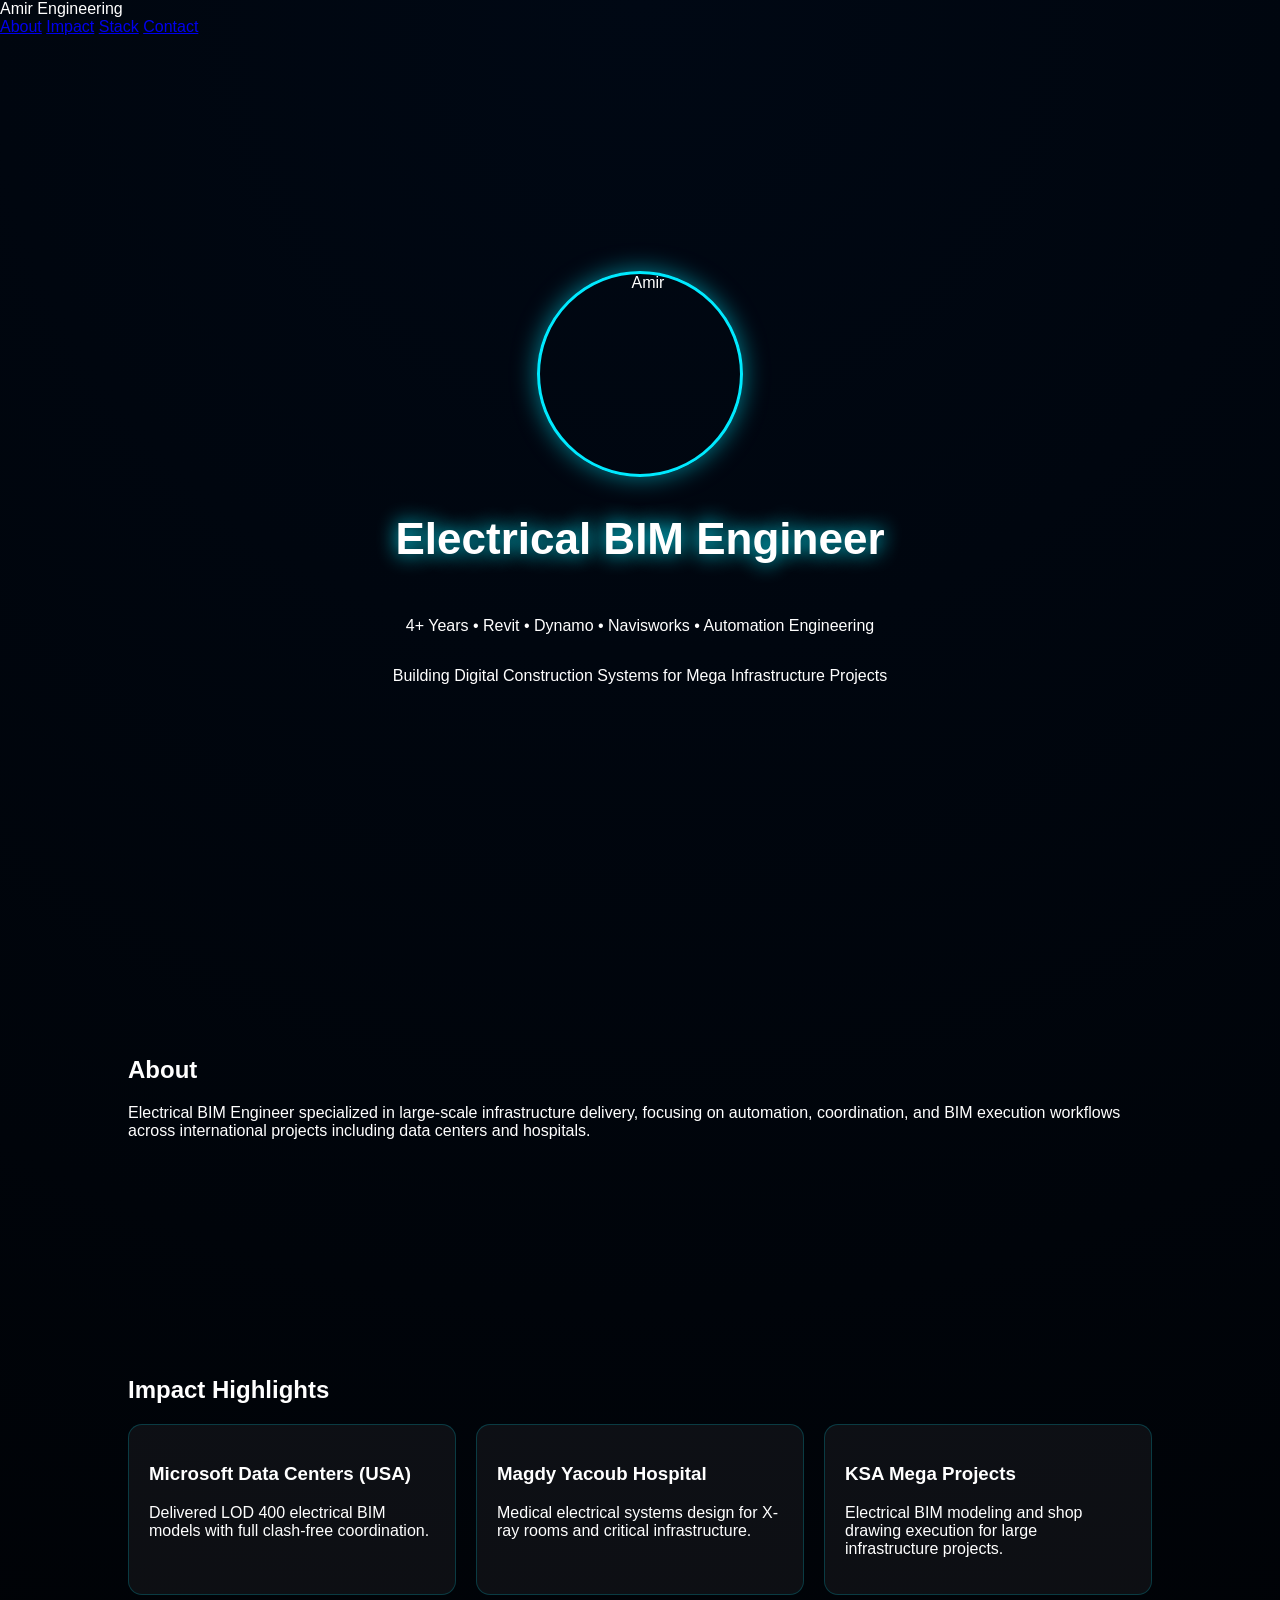
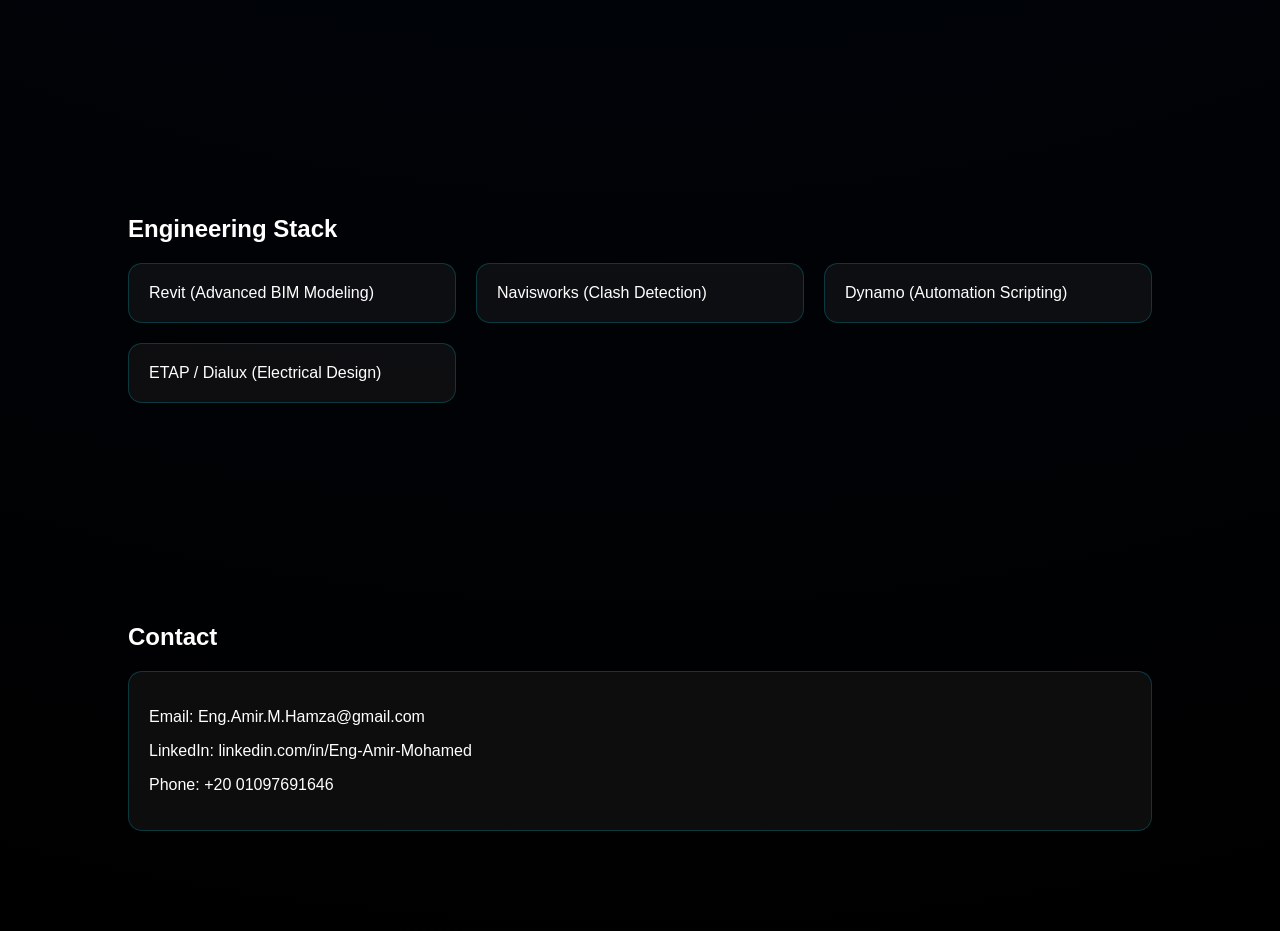
==== index.html @ 35656069 "Update index.html" ====
<!DOCTYPE html>
<html>
<head>
<title>Amir | BIM Engineer</title>
<link rel="stylesheet" href="style.css">
</head>

<body>

<!-- TOP NAV -->
<nav class="topbar">
  <div class="logo">Amir Engineering</div>
  <div class="links">
    <a href="#about">About</a>
    <a href="#impact">Impact</a>
    <a href="#stack">Stack</a>
    <a href="#contact">Contact</a>
  </div>
</nav>

<!-- HERO -->
<section class="hero">

<div class="profile-circle">
  <img src="images/Amir.png" alt="Amir">
</div>

<h1 class="title">Electrical BIM Engineer</h1>

<p class="subtitle">
4+ Years • Revit • Dynamo • Navisworks • Automation Engineering
</p>

<p class="tagline">
Building Digital Construction Systems for Mega Infrastructure Projects
</p>

</section>

<!-- ABOUT -->
<section id="about" class="section reveal">

<h2>About</h2>

<p>
Electrical BIM Engineer specialized in large-scale infrastructure delivery,
focusing on automation, coordination, and BIM execution workflows across international projects including data centers and hospitals.
</p>

</section>

<!-- IMPACT SECTION -->
<section id="impact" class="section reveal">

<h2>Impact Highlights</h2>

<div class="grid">

<div class="card">
<h3>Microsoft Data Centers (USA)</h3>
<p>Delivered LOD 400 electrical BIM models with full clash-free coordination.</p>
</div>

<div class="card">
<h3>Magdy Yacoub Hospital</h3>
<p>Medical electrical systems design for X-ray rooms and critical infrastructure.</p>
</div>

<div class="card">
<h3>KSA Mega Projects</h3>
<p>Electrical BIM modeling and shop drawing execution for large infrastructure projects.</p>
</div>

</div>

</section>

<!-- STACK -->
<section id="stack" class="section reveal">

<h2>Engineering Stack</h2>

<div class="grid">

<div class="card">Revit (Advanced BIM Modeling)</div>
<div class="card">Navisworks (Clash Detection)</div>
<div class="card">Dynamo (Automation Scripting)</div>
<div class="card">ETAP / Dialux (Electrical Design)</div>

</div>

</section>

<!-- CONTACT -->
<section id="contact" class="section reveal">

<h2>Contact</h2>

<div class="card">
<p>Email: Eng.Amir.M.Hamza@gmail.com</p>
<p>LinkedIn: linkedin.com/in/Eng-Amir-Mohamed</p>
<p>Phone: +20 01097691646</p>
</div>

</section>

<script src="script.js"></script>
</body>
</html>
---- style.css ----
body {
margin:0;
font-family:-apple-system, BlinkMacSystemFont, sans-serif;
background: radial-gradient(circle at top, #000814, #000);
color:white;
overflow-x:hidden;
}

/* HERO */
.hero {
height:100vh;
display:flex;
flex-direction:column;
justify-content:center;
align-items:center;
text-align:center;
}

/* 🔥 PROFILE CIRCLE FIX (IMPORTANT PART) */
.profile-circle {
width:200px;
height:200px;
border-radius:50%;
overflow:hidden;
border:3px solid #00eaff;
box-shadow:0 0 25px #00eaff88;
display:flex;
justify-content:center;
align-items:flex-start; /* KEY FIX */
}

/* IMAGE POSITION FIX */
.profile-circle img {
width:100%;
height:120%;              /* makes face lower in frame */
object-fit:cover;
object-position:center 20%; /* THIS MOVES FACE DOWN */
}

/* TITLE */
.title {
font-size:44px;
text-shadow:0 0 20px #00eaff;
}

/* TYPING */
.typing {
color:#00eaff;
border-right:2px solid #00eaff;
white-space:nowrap;
overflow:hidden;
width:0;
animation: typing 3s steps(60,end) forwards;
}

@keyframes typing {
from {width:0}
to {width:100%}
}

.sub {
opacity:0.7;
margin-top:10px;
}

/* SECTIONS */
.section {
padding:100px 10%;
}

/* GRID */
.grid {
display:grid;
grid-template-columns:repeat(auto-fit,minmax(260px,1fr));
gap:20px;
}

/* CARDS */
.card {
background:rgba(255,255,255,0.05);
border:1px solid rgba(0,234,255,0.2);
padding:20px;
border-radius:14px;
transition:0.3s;
}

.card:hover {
transform:translateY(-6px);
box-shadow:0 0 40px #00eaff33;
}
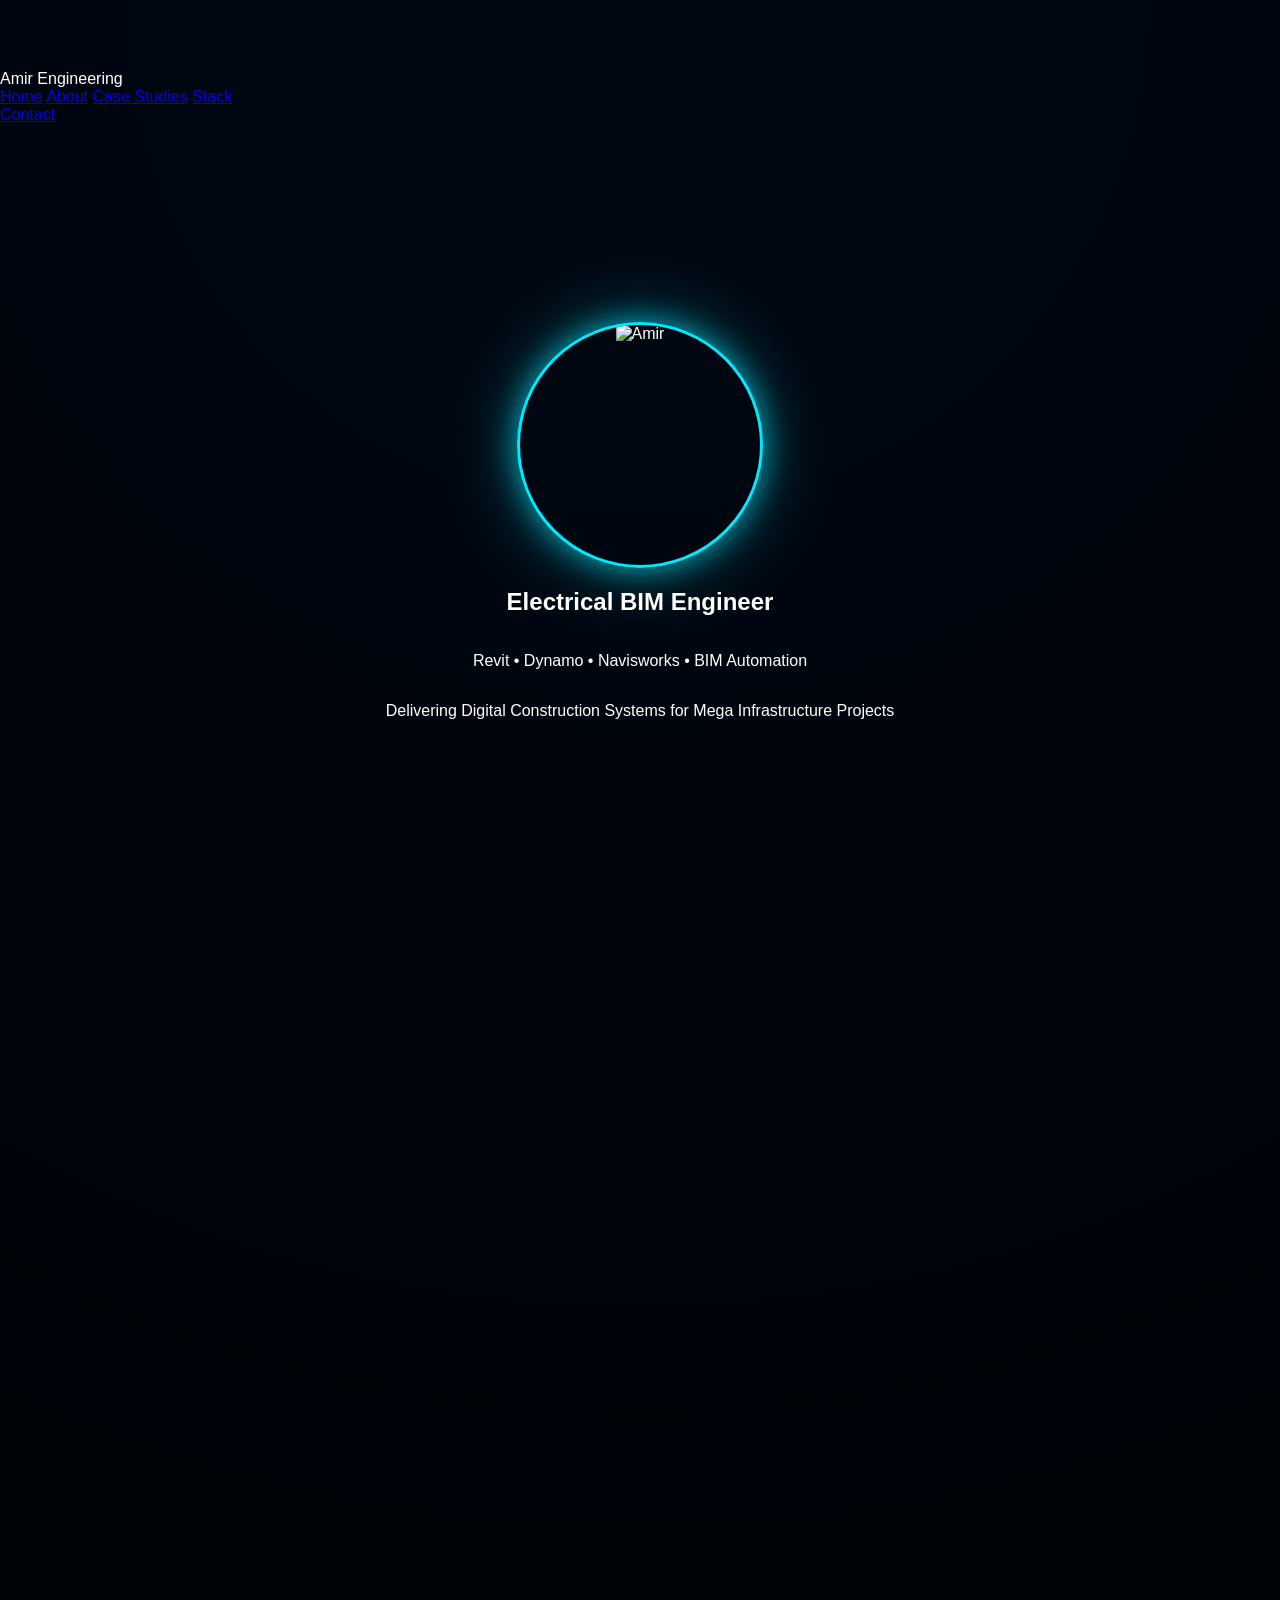
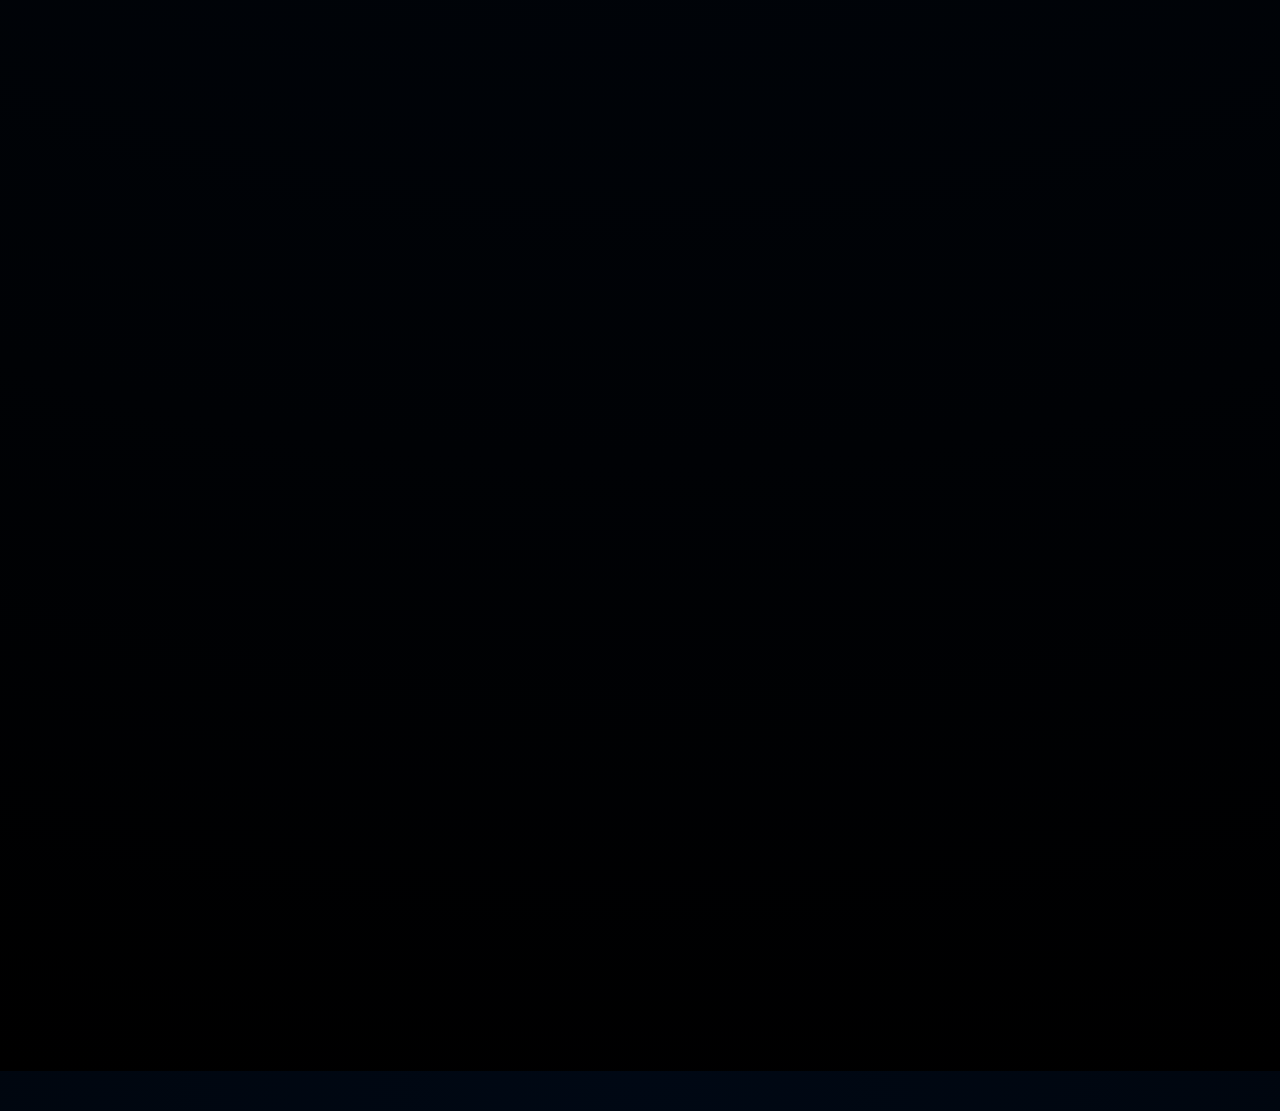
==== commit bbd4aa3e: "Revise index.html for updated content and structure" ====
--- a/index.html
+++ b/index.html
@@ -1,74 +1,80 @@
 <!DOCTYPE html>
 <html>
 <head>
-<title>Amir | BIM Engineer</title>
+<title>Amir | Engineering Case Studies</title>
 <link rel="stylesheet" href="style.css">
 </head>
 
 <body>
 
-<!-- TOP NAV -->
-<nav class="topbar">
-  <div class="logo">Amir Engineering</div>
-  <div class="links">
-    <a href="#about">About</a>
-    <a href="#impact">Impact</a>
-    <a href="#stack">Stack</a>
-    <a href="#contact">Contact</a>
-  </div>
+<!-- TOP RIBBON PANEL -->
+<nav class="ribbon">
+
+<div class="left">Amir Engineering</div>
+
+<div class="center">
+  <a href="#hero">Home</a>
+  <a href="#about">About</a>
+  <a href="#cases">Case Studies</a>
+  <a href="#stack">Stack</a>
+</div>
+
+<div class="right">
+  <a href="#contact">Contact</a>
+</div>
+
 </nav>
 
 <!-- HERO -->
-<section class="hero">
+<section id="hero" class="hero">
 
 <div class="profile-circle">
   <img src="images/Amir.png" alt="Amir">
 </div>
 
-<h1 class="title">Electrical BIM Engineer</h1>
+<h1>Electrical BIM Engineer</h1>
 
-<p class="subtitle">
-4+ Years • Revit • Dynamo • Navisworks • Automation Engineering
+<p class="sub">
+Revit • Dynamo • Navisworks • BIM Automation
 </p>
 
-<p class="tagline">
-Building Digital Construction Systems for Mega Infrastructure Projects
+<p class="tag">
+Delivering Digital Construction Systems for Mega Infrastructure Projects
 </p>
 
 </section>
 
 <!-- ABOUT -->
-<section id="about" class="section reveal">
+<section id="about" class="section glass">
 
-<h2>About</h2>
+<h2>About Engineering Role</h2>
 
 <p>
-Electrical BIM Engineer specialized in large-scale infrastructure delivery,
-focusing on automation, coordination, and BIM execution workflows across international projects including data centers and hospitals.
+Electrical BIM Engineer specialized in large-scale infrastructure projects including data centers, hospitals, and international KSA developments. Focused on automation, coordination, and BIM execution systems.
 </p>
 
 </section>
 
-<!-- IMPACT SECTION -->
-<section id="impact" class="section reveal">
+<!-- CASE STUDIES -->
+<section id="cases" class="section glass">
 
-<h2>Impact Highlights</h2>
+<h2>Case Studies</h2>
 
 <div class="grid">
 
 <div class="card">
 <h3>Microsoft Data Centers (USA)</h3>
-<p>Delivered LOD 400 electrical BIM models with full clash-free coordination.</p>
+<p>Full LOD 400 BIM delivery with coordination and clash-free execution.</p>
 </div>
 
 <div class="card">
 <h3>Magdy Yacoub Hospital</h3>
-<p>Medical electrical systems design for X-ray rooms and critical infrastructure.</p>
+<p>Electrical systems design for critical medical environments.</p>
 </div>
 
 <div class="card">
-<h3>KSA Mega Projects</h3>
-<p>Electrical BIM modeling and shop drawing execution for large infrastructure projects.</p>
+<h3>KSA Infrastructure Projects</h3>
+<p>Electrical BIM modeling, shop drawings, and coordination workflows.</p>
 </div>
 
 </div>
@@ -76,23 +82,23 @@
 </section>
 
 <!-- STACK -->
-<section id="stack" class="section reveal">
+<section id="stack" class="section glass">
 
 <h2>Engineering Stack</h2>
 
 <div class="grid">
 
-<div class="card">Revit (Advanced BIM Modeling)</div>
-<div class="card">Navisworks (Clash Detection)</div>
-<div class="card">Dynamo (Automation Scripting)</div>
-<div class="card">ETAP / Dialux (Electrical Design)</div>
+<div class="card">Revit (BIM Modeling)</div>
+<div class="card">Navisworks (Coordination)</div>
+<div class="card">Dynamo (Automation)</div>
+<div class="card">ETAP / Dialux</div>
 
 </div>
 
 </section>
 
 <!-- CONTACT -->
-<section id="contact" class="section reveal">
+<section id="contact" class="section glass">
 
 <h2>Contact</h2>
 
@@ -105,5 +111,6 @@
 </section>
 
 <script src="script.js"></script>
+
 </body>
 </html>
--- a/style.css
+++ b/style.css
@@ -4,11 +4,43 @@
 background: radial-gradient(circle at top, #000814, #000);
 color:white;
 overflow-x:hidden;
+padding-top:70px;
+}
+
+/* TOP BAR */
+.topbar {
+position:fixed;
+top:0;
+width:100%;
+display:flex;
+justify-content:space-between;
+align-items:center;
+padding:15px 40px;
+background:rgba(0,0,0,0.6);
+backdrop-filter:blur(12px);
+z-index:999;
+border-bottom:1px solid rgba(0,234,255,0.2);
+}
+
+.topbar .logo {
+color:#00eaff;
+font-weight:bold;
+}
+
+.topbar .links a {
+color:white;
+margin-left:20px;
+text-decoration:none;
+transition:0.3s;
+}
+
+.topbar .links a:hover {
+color:#00eaff;
 }
 
 /* HERO */
 .hero {
-height:100vh;
+height:90vh;
 display:flex;
 flex-direction:column;
 justify-content:center;
@@ -16,56 +48,52 @@
 text-align:center;
 }
 
-/* 🔥 PROFILE CIRCLE FIX (IMPORTANT PART) */
+/* PROFILE IMAGE */
 .profile-circle {
-width:200px;
-height:200px;
+width:240px;
+height:240px;
 border-radius:50%;
 overflow:hidden;
 border:3px solid #00eaff;
-box-shadow:0 0 25px #00eaff88;
-display:flex;
-justify-content:center;
-align-items:flex-start; /* KEY FIX */
+box-shadow:
+0 0 30px #00eaffaa,
+0 0 80px #00eaff55;
 }
 
-/* IMAGE POSITION FIX */
 .profile-circle img {
 width:100%;
-height:120%;              /* makes face lower in frame */
+height:140%;
 object-fit:cover;
-object-position:center 20%; /* THIS MOVES FACE DOWN */
+object-position:center 25%;
 }
 
-/* TITLE */
+/* TEXT */
 .title {
 font-size:44px;
 text-shadow:0 0 20px #00eaff;
 }
 
-/* TYPING */
-.typing {
+.subtitle {
 color:#00eaff;
-border-right:2px solid #00eaff;
-white-space:nowrap;
-overflow:hidden;
-width:0;
-animation: typing 3s steps(60,end) forwards;
+margin-top:10px;
 }
 
-@keyframes typing {
-from {width:0}
-to {width:100%}
-}
-
-.sub {
+.tagline {
 opacity:0.7;
-margin-top:10px;
+margin-top:5px;
 }
 
 /* SECTIONS */
 .section {
-padding:100px 10%;
+padding:120px 10%;
+opacity:0;
+transform:translateY(40px);
+transition:1s ease;
+}
+
+.section.show {
+opacity:1;
+transform:translateY(0);
 }
 
 /* GRID */
@@ -86,5 +114,5 @@
 
 .card:hover {
 transform:translateY(-6px);
-box-shadow:0 0 40px #00eaff33;
+box-shadow:0 0 50px #00eaff33;
 }
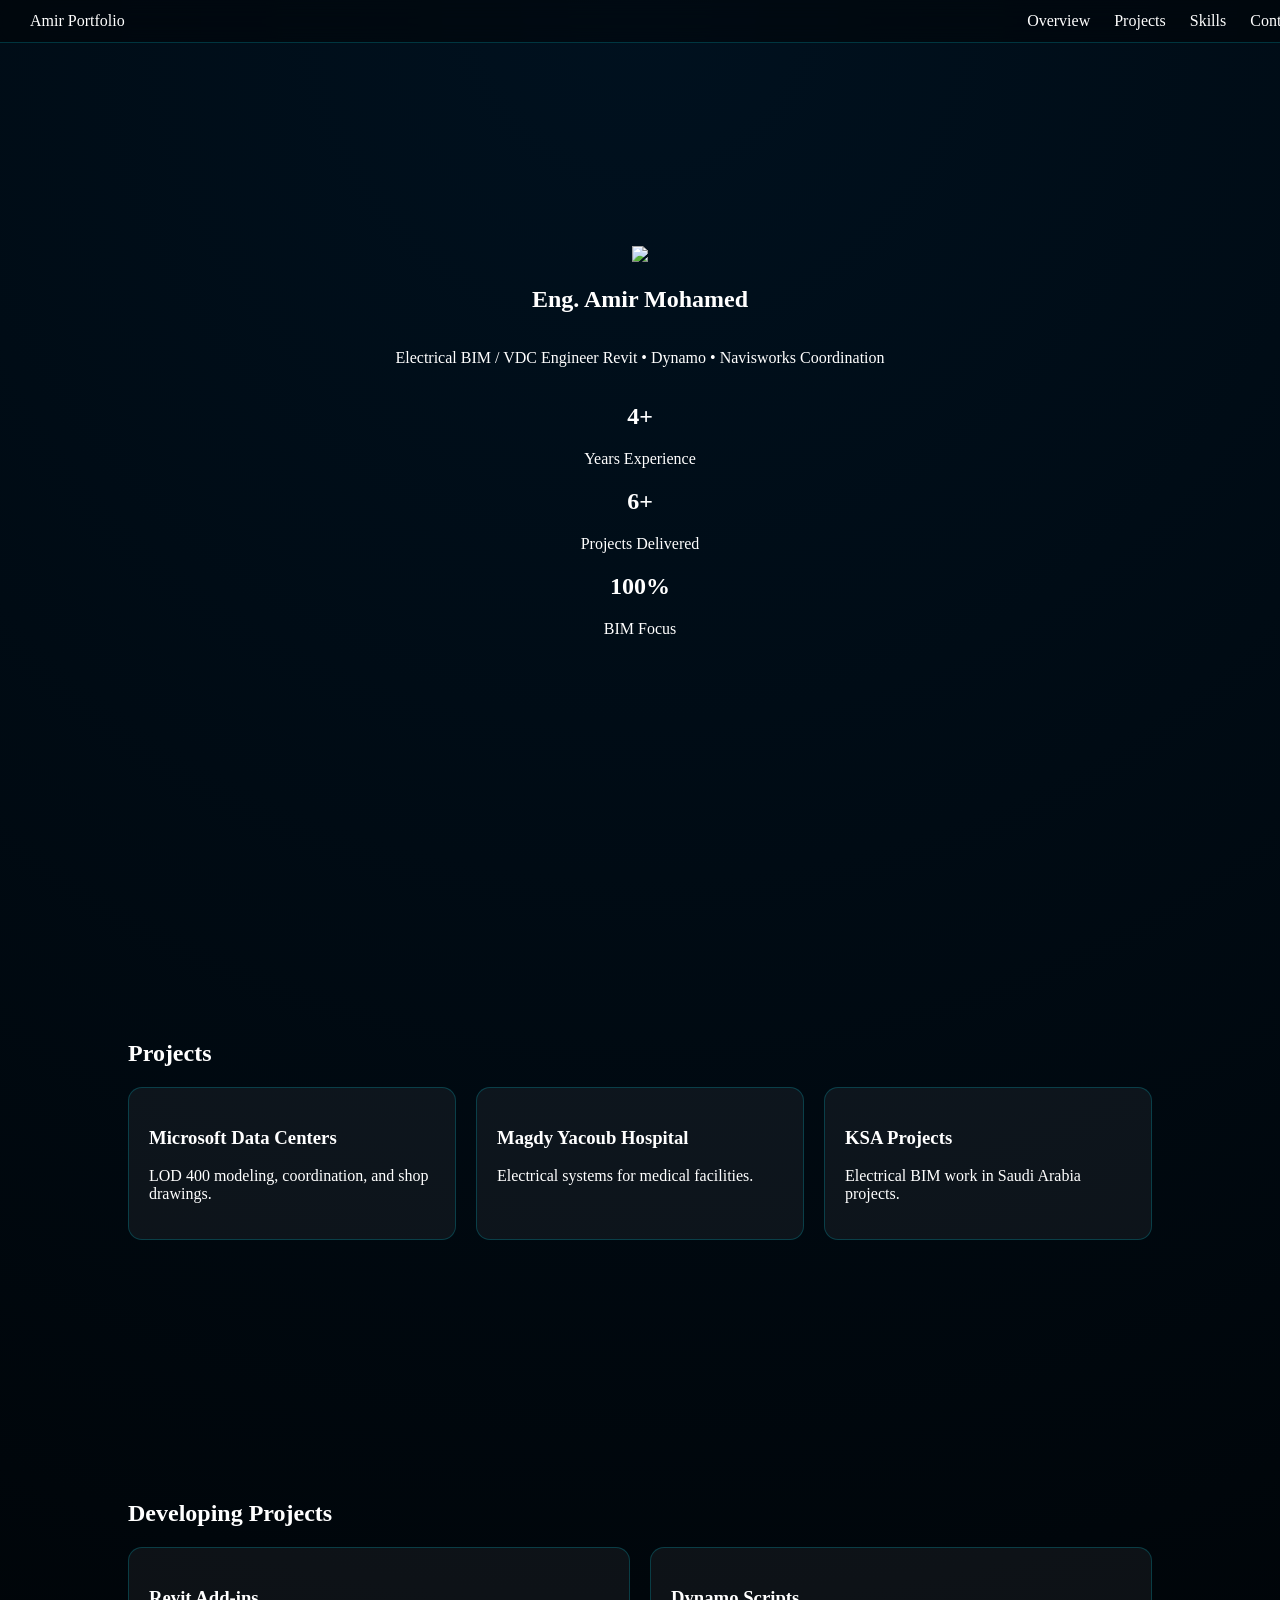
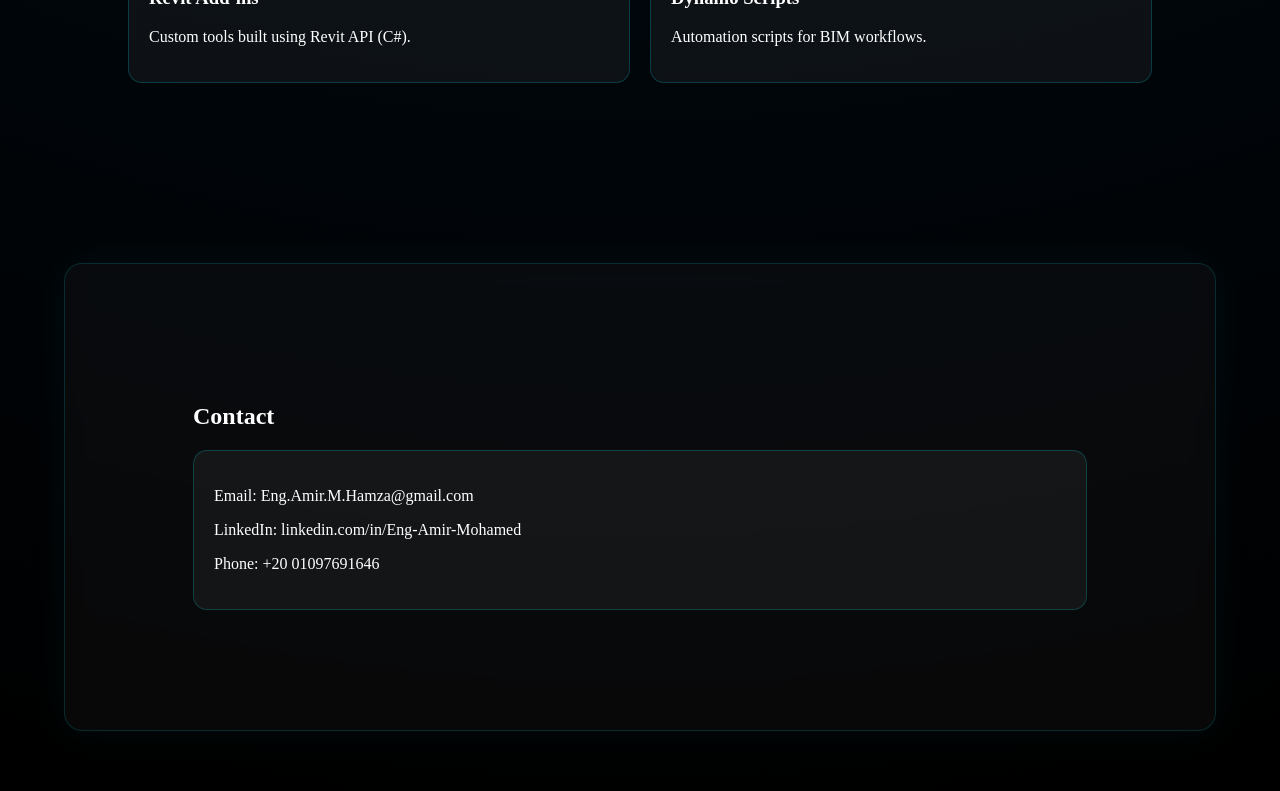
==== commit e3610a24: "Update index.html" ====
--- a/index.html
+++ b/index.html
@@ -1,97 +1,109 @@
 <!DOCTYPE html>
 <html>
 <head>
-<title>Amir | Engineering Case Studies</title>
+<meta charset="UTF-8">
+<title>Amir Portfolio</title>
 <link rel="stylesheet" href="style.css">
 </head>
 
 <body>
 
-<!-- TOP RIBBON PANEL -->
+<!-- NAVBAR -->
 <nav class="ribbon">
+  <div class="logo">Amir Portfolio</div>
 
-<div class="left">Amir Engineering</div>
-
-<div class="center">
-  <a href="#hero">Home</a>
-  <a href="#about">About</a>
-  <a href="#cases">Case Studies</a>
-  <a href="#stack">Stack</a>
-</div>
-
-<div class="right">
-  <a href="#contact">Contact</a>
-</div>
-
+  <div class="links">
+    <a href="#hero">Overview</a>
+    <a href="#cases">Projects</a>
+    <a href="#stack">Skills</a>
+    <a href="#contact">Contact</a>
+  </div>
 </nav>
 
 <!-- HERO -->
 <section id="hero" class="hero">
 
-<div class="profile-circle">
-  <img src="images/Amir.png" alt="Amir">
+<div class="glow-ring">
+  <div class="profile">
+    <img src="images/Amir.png">
+  </div>
 </div>
 
-<h1>Electrical BIM Engineer</h1>
+<h1>Eng. Amir Mohamed</h1>
 
-<p class="sub">
-Revit • Dynamo • Navisworks • BIM Automation
+<p class="subtitle">
+Electrical BIM / VDC Engineer  
+Revit • Dynamo • Navisworks Coordination
 </p>
 
-<p class="tag">
-Delivering Digital Construction Systems for Mega Infrastructure Projects
-</p>
+<div class="kpis">
 
-</section>
-
-<!-- ABOUT -->
-<section id="about" class="section glass">
-
-<h2>About Engineering Role</h2>
-
-<p>
-Electrical BIM Engineer specialized in large-scale infrastructure projects including data centers, hospitals, and international KSA developments. Focused on automation, coordination, and BIM execution systems.
-</p>
-
-</section>
-
-<!-- CASE STUDIES -->
-<section id="cases" class="section glass">
-
-<h2>Case Studies</h2>
-
-<div class="grid">
-
-<div class="card">
-<h3>Microsoft Data Centers (USA)</h3>
-<p>Full LOD 400 BIM delivery with coordination and clash-free execution.</p>
+<div>
+<h2>4+</h2>
+<p>Years Experience</p>
 </div>
 
-<div class="card">
-<h3>Magdy Yacoub Hospital</h3>
-<p>Electrical systems design for critical medical environments.</p>
+<div>
+<h2>6+</h2>
+<p>Projects Delivered</p>
 </div>
 
-<div class="card">
-<h3>KSA Infrastructure Projects</h3>
-<p>Electrical BIM modeling, shop drawings, and coordination workflows.</p>
+<div>
+<h2>100%</h2>
+<p>BIM Focus</p>
 </div>
 
 </div>
 
 </section>
 
-<!-- STACK -->
-<section id="stack" class="section glass">
+<!-- PROJECTS -->
+<section id="cases" class="section">
 
-<h2>Engineering Stack</h2>
+<h2>Projects</h2>
 
 <div class="grid">
 
-<div class="card">Revit (BIM Modeling)</div>
-<div class="card">Navisworks (Coordination)</div>
-<div class="card">Dynamo (Automation)</div>
-<div class="card">ETAP / Dialux</div>
+<!-- DATA CENTERS -->
+<div class="card" onclick="openProject('projects/datacenter.html')">
+<h3>Microsoft Data Centers</h3>
+<p>LOD 400 modeling, coordination, and shop drawings.</p>
+</div>
+
+<!-- HOSPITAL -->
+<div class="card" onclick="openProject('projects/hospital.html')">
+<h3>Magdy Yacoub Hospital</h3>
+<p>Electrical systems for medical facilities.</p>
+</div>
+
+<!-- KSA PROJECTS -->
+<div class="card" onclick="openProject('projects/ksa.html')">
+<h3>KSA Projects</h3>
+<p>Electrical BIM work in Saudi Arabia projects.</p>
+</div>
+
+</div>
+
+</section>
+
+<!-- DEVELOPING PROJECTS -->
+<section class="section">
+
+<h2>Developing Projects</h2>
+
+<div class="grid">
+
+<!-- ADDINS -->
+<div class="card" onclick="openProject('projects/addins.html')">
+<h3>Revit Add-ins</h3>
+<p>Custom tools built using Revit API (C#).</p>
+</div>
+
+<!-- DYNAMO -->
+<div class="card" onclick="openProject('projects/dynamo.html')">
+<h3>Dynamo Scripts</h3>
+<p>Automation scripts for BIM workflows.</p>
+</div>
 
 </div>
 
--- a/style.css
+++ b/style.css
@@ -1,46 +1,48 @@
 body {
 margin:0;
-font-family:-apple-system, BlinkMacSystemFont, sans-serif;
-background: radial-gradient(circle at top, #000814, #000);
+font-family:-apple-system;
 color:white;
+
+/* 💎 NOT FLAT BLACK ANYMORE */
+background: radial-gradient(circle at top, #00111f, #000);
 overflow-x:hidden;
-padding-top:70px;
 }
 
-/* TOP BAR */
-.topbar {
+/* ========================= */
+/* TOP RIBBON PANEL */
+/* ========================= */
+
+.ribbon {
 position:fixed;
 top:0;
 width:100%;
 display:flex;
 justify-content:space-between;
 align-items:center;
-padding:15px 40px;
-background:rgba(0,0,0,0.6);
-backdrop-filter:blur(12px);
+padding:12px 30px;
+background:rgba(0,0,0,0.4);
+backdrop-filter:blur(14px);
+border-bottom:1px solid rgba(0,234,255,0.2);
 z-index:999;
-border-bottom:1px solid rgba(0,234,255,0.2);
 }
 
-.topbar .logo {
-color:#00eaff;
-font-weight:bold;
-}
-
-.topbar .links a {
+.ribbon a {
 color:white;
-margin-left:20px;
 text-decoration:none;
+margin:0 10px;
 transition:0.3s;
 }
 
-.topbar .links a:hover {
+.ribbon a:hover {
 color:#00eaff;
 }
 
+/* ========================= */
 /* HERO */
+/* ========================= */
+
 .hero {
-height:90vh;
+height:100vh;
 display:flex;
 flex-direction:column;
 justify-content:center;
@@ -57,7 +59,7 @@
 border:3px solid #00eaff;
 box-shadow:
 0 0 30px #00eaffaa,
-0 0 80px #00eaff55;
+0 0 80px #00eaff33;
 }
 
 .profile-circle img {
@@ -67,43 +69,34 @@
 object-position:center 25%;
 }
 
-/* TEXT */
-.title {
-font-size:44px;
-text-shadow:0 0 20px #00eaff;
+/* ========================= */
+/* GLASS FRAME SECTIONS */
+/* ========================= */
+
+.section {
+padding:120px 10%;
 }
 
-.subtitle {
-color:#00eaff;
-margin-top:10px;
+/* GLASS EFFECT BACKGROUND */
+.glass {
+background:rgba(255,255,255,0.03);
+border:1px solid rgba(0,234,255,0.15);
+border-radius:18px;
+margin:60px 5%;
+box-shadow:0 0 40px rgba(0,234,255,0.05);
+backdrop-filter:blur(8px);
 }
 
-.tagline {
-opacity:0.7;
-margin-top:5px;
-}
+/* ========================= */
+/* GRID + CARDS */
+/* ========================= */
 
-/* SECTIONS */
-.section {
-padding:120px 10%;
-opacity:0;
-transform:translateY(40px);
-transition:1s ease;
-}
-
-.section.show {
-opacity:1;
-transform:translateY(0);
-}
-
-/* GRID */
 .grid {
 display:grid;
-grid-template-columns:repeat(auto-fit,minmax(260px,1fr));
+grid-template-columns:repeat(auto-fit,minmax(250px,1fr));
 gap:20px;
 }
 
-/* CARDS */
 .card {
 background:rgba(255,255,255,0.05);
 border:1px solid rgba(0,234,255,0.2);
@@ -113,6 +106,6 @@
 }
 
 .card:hover {
-transform:translateY(-6px);
-box-shadow:0 0 50px #00eaff33;
+transform:translateY(-8px);
+box-shadow:0 0 50px rgba(0,234,255,0.25);
 }
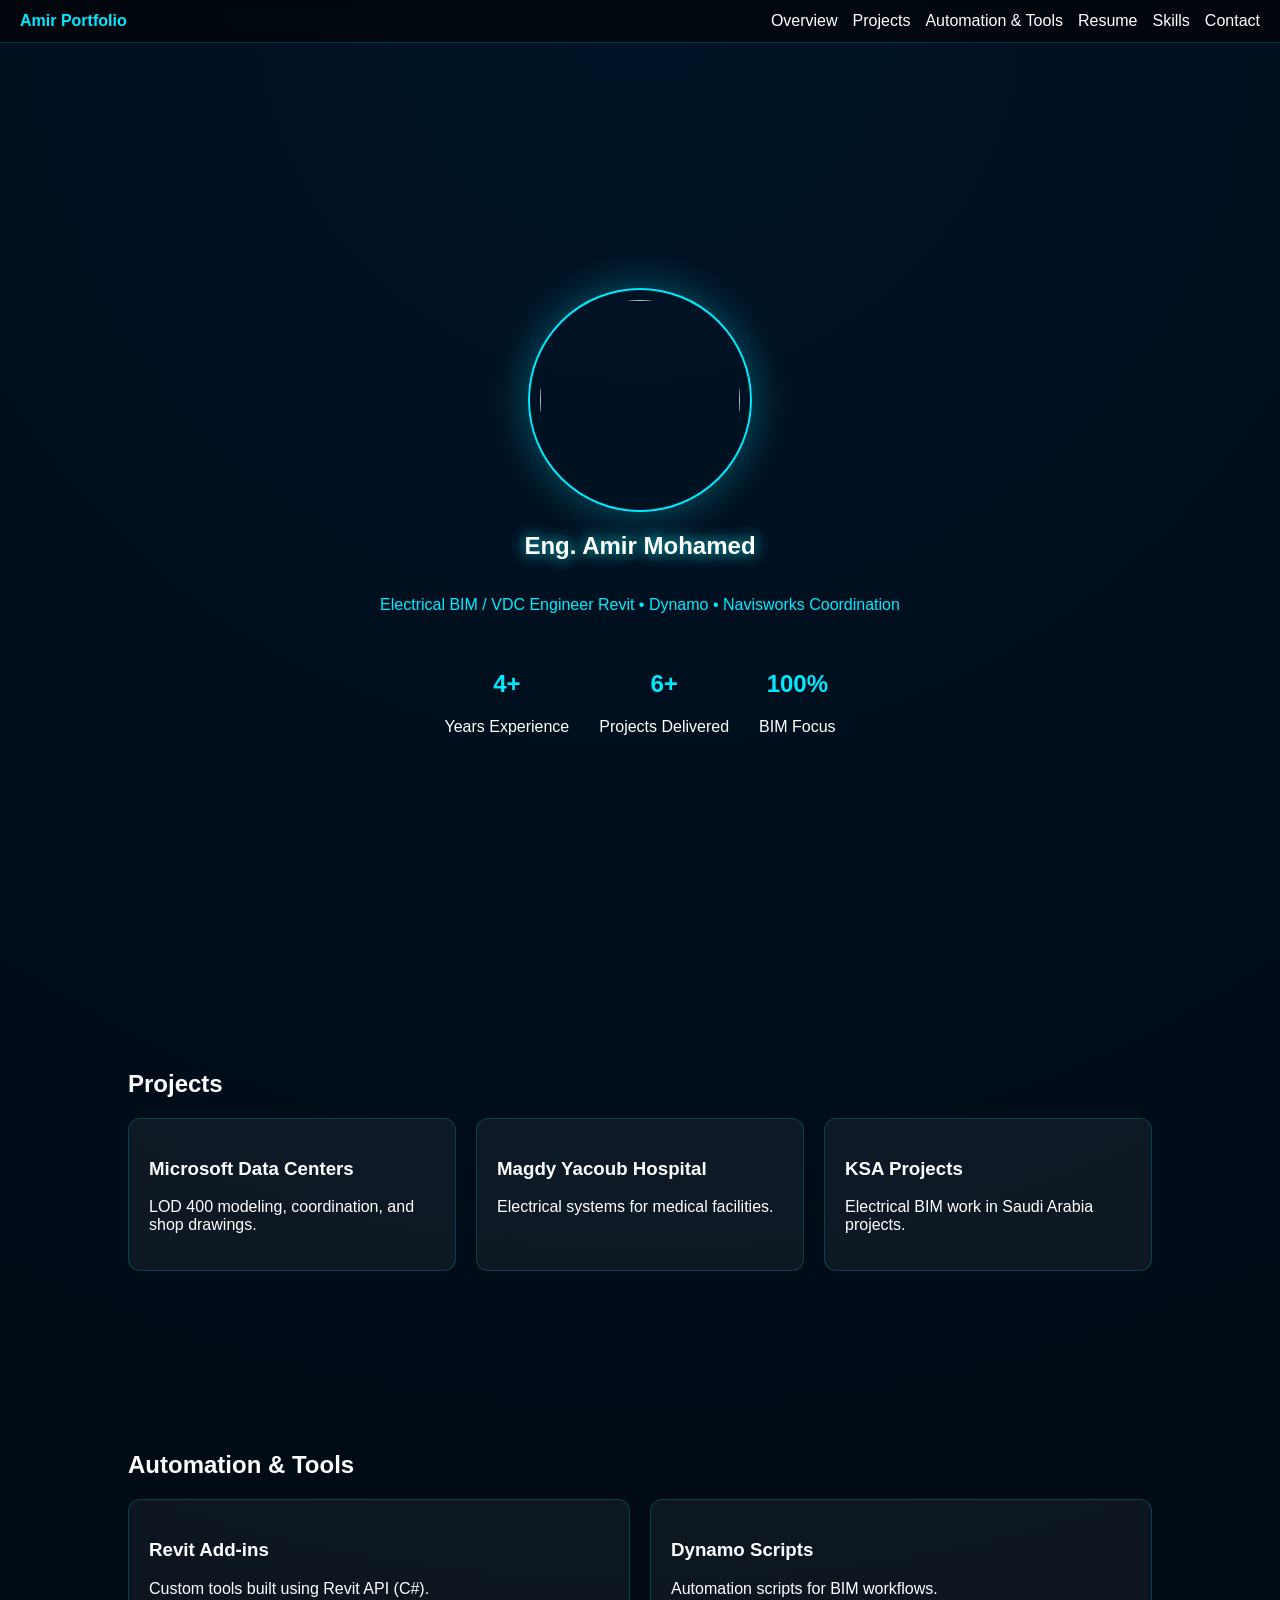
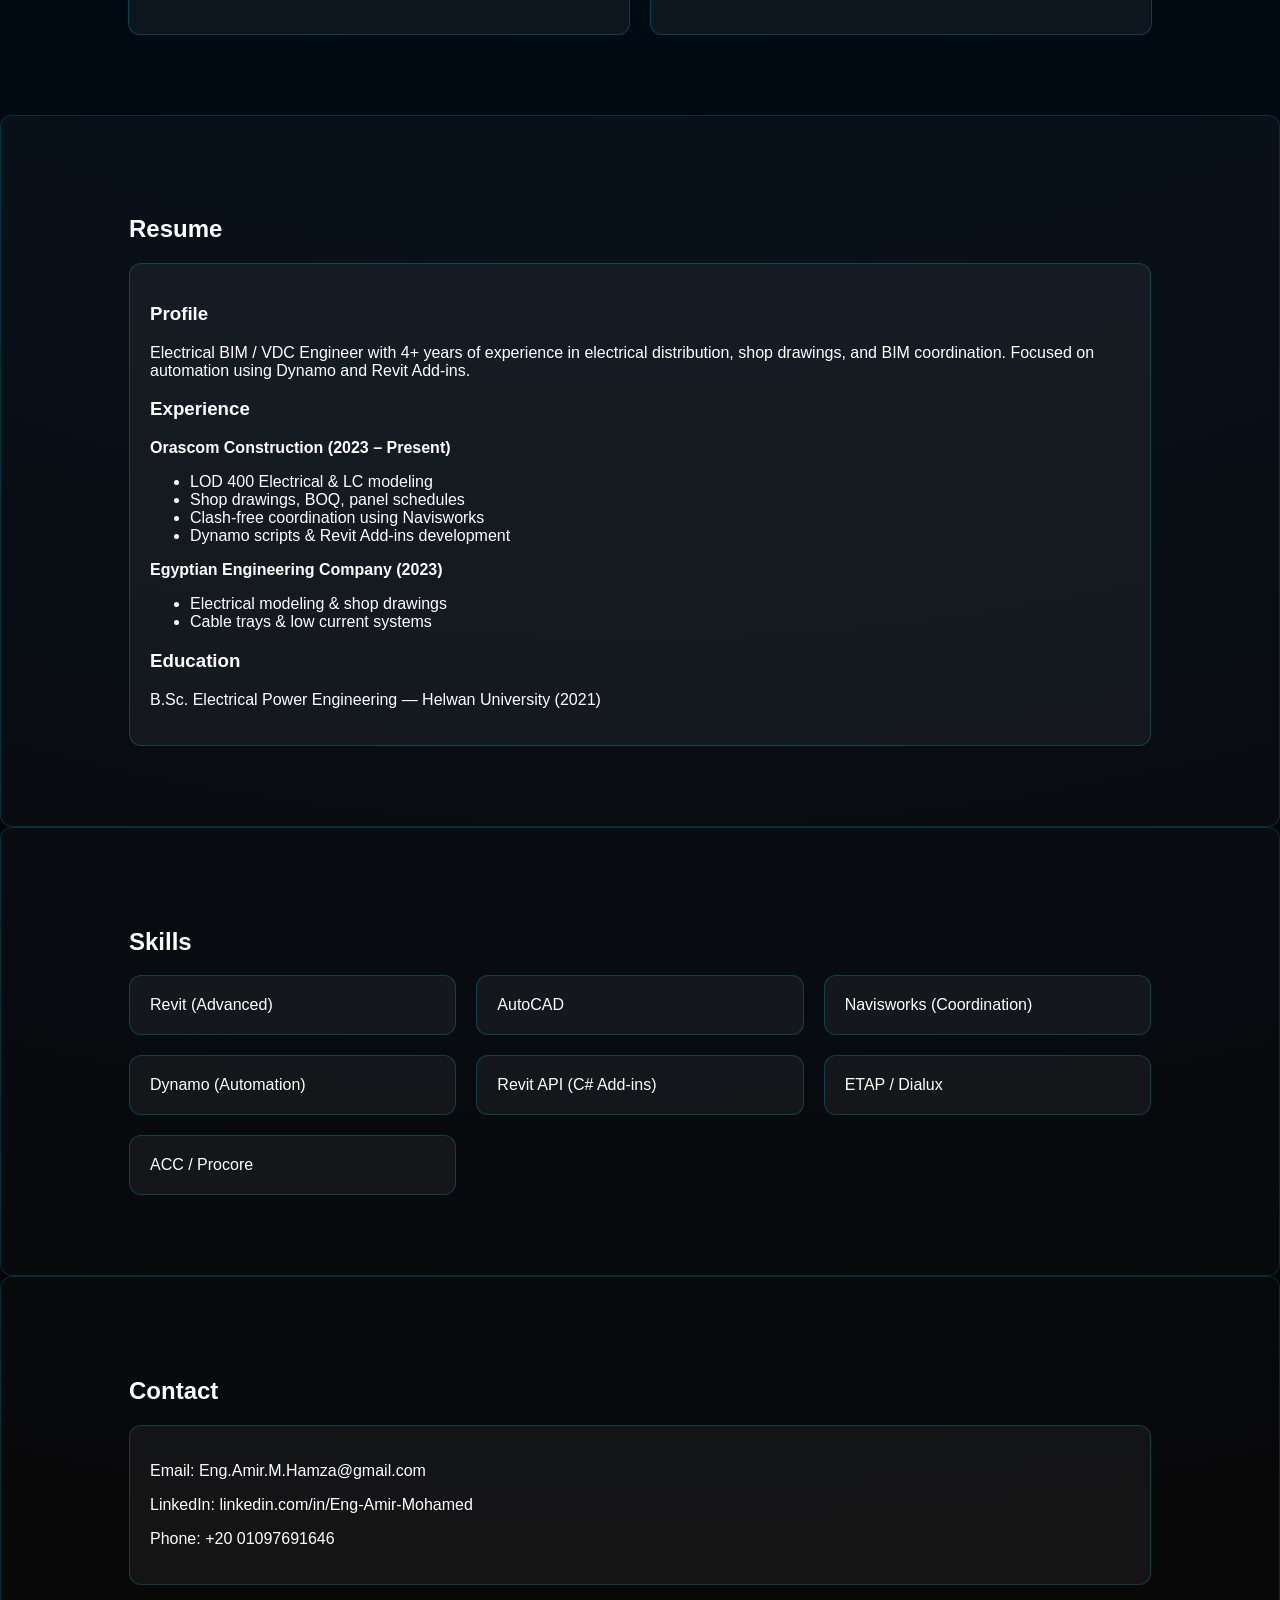
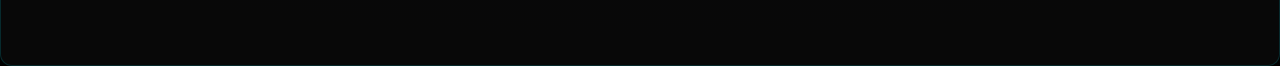
==== commit 132ff7f1: "Update index.html" ====
--- a/index.html
+++ b/index.html
@@ -15,6 +15,8 @@
   <div class="links">
     <a href="#hero">Overview</a>
     <a href="#cases">Projects</a>
+    <a href="#tools">Automation & Tools</a>
+    <a href="#resume">Resume</a>
     <a href="#stack">Skills</a>
     <a href="#contact">Contact</a>
   </div>
@@ -37,7 +39,6 @@
 </p>
 
 <div class="kpis">
-
 <div>
 <h2>4+</h2>
 <p>Years Experience</p>
@@ -52,58 +53,102 @@
 <h2>100%</h2>
 <p>BIM Focus</p>
 </div>
-
 </div>
 
 </section>
 
 <!-- PROJECTS -->
 <section id="cases" class="section">
-
 <h2>Projects</h2>
 
 <div class="grid">
 
-<!-- DATA CENTERS -->
 <div class="card" onclick="openProject('projects/datacenter.html')">
 <h3>Microsoft Data Centers</h3>
 <p>LOD 400 modeling, coordination, and shop drawings.</p>
 </div>
 
-<!-- HOSPITAL -->
 <div class="card" onclick="openProject('projects/hospital.html')">
 <h3>Magdy Yacoub Hospital</h3>
 <p>Electrical systems for medical facilities.</p>
 </div>
 
-<!-- KSA PROJECTS -->
 <div class="card" onclick="openProject('projects/ksa.html')">
 <h3>KSA Projects</h3>
 <p>Electrical BIM work in Saudi Arabia projects.</p>
 </div>
 
 </div>
-
 </section>
 
-<!-- DEVELOPING PROJECTS -->
-<section class="section">
-
-<h2>Developing Projects</h2>
+<!-- AUTOMATION & TOOLS -->
+<section id="tools" class="section">
+<h2>Automation & Tools</h2>
 
 <div class="grid">
 
-<!-- ADDINS -->
 <div class="card" onclick="openProject('projects/addins.html')">
 <h3>Revit Add-ins</h3>
 <p>Custom tools built using Revit API (C#).</p>
 </div>
 
-<!-- DYNAMO -->
 <div class="card" onclick="openProject('projects/dynamo.html')">
 <h3>Dynamo Scripts</h3>
 <p>Automation scripts for BIM workflows.</p>
 </div>
+
+</div>
+</section>
+
+<!-- RESUME -->
+<section id="resume" class="section glass">
+<h2>Resume</h2>
+
+<div class="card">
+
+<h3>Profile</h3>
+<p>
+Electrical BIM / VDC Engineer with 4+ years of experience in electrical distribution,
+shop drawings, and BIM coordination. Focused on automation using Dynamo and Revit Add-ins.
+</p>
+
+<h3>Experience</h3>
+
+<p><b>Orascom Construction (2023 – Present)</b></p>
+<ul>
+<li>LOD 400 Electrical & LC modeling</li>
+<li>Shop drawings, BOQ, panel schedules</li>
+<li>Clash-free coordination using Navisworks</li>
+<li>Dynamo scripts & Revit Add-ins development</li>
+</ul>
+
+<p><b>Egyptian Engineering Company (2023)</b></p>
+<ul>
+<li>Electrical modeling & shop drawings</li>
+<li>Cable trays & low current systems</li>
+</ul>
+
+<h3>Education</h3>
+<p>B.Sc. Electrical Power Engineering — Helwan University (2021)</p>
+
+</div>
+
+</section>
+
+<!-- SKILLS -->
+<section id="stack" class="section glass">
+
+<h2>Skills</h2>
+
+<div class="grid">
+
+<div class="card">Revit (Advanced)</div>
+<div class="card">AutoCAD</div>
+<div class="card">Navisworks (Coordination)</div>
+<div class="card">Dynamo (Automation)</div>
+<div class="card">Revit API (C# Add-ins)</div>
+<div class="card">ETAP / Dialux</div>
+<div class="card">ACC / Procore</div>
 
 </div>
 
--- a/style.css
+++ b/style.css
@@ -1,17 +1,13 @@
 body {
 margin:0;
-font-family:-apple-system;
+font-family:Arial;
 color:white;
-
-/* 💎 NOT FLAT BLACK ANYMORE */
-background: radial-gradient(circle at top, #00111f, #000);
+background: radial-gradient(circle at top, #001427, #000);
 overflow-x:hidden;
+padding-top:70px;
 }
 
-/* ========================= */
-/* TOP RIBBON PANEL */
-/* ========================= */
-
+/* NAVBAR */
 .ribbon {
 position:fixed;
 top:0;
@@ -19,28 +15,35 @@
 display:flex;
 justify-content:space-between;
 align-items:center;
-padding:12px 30px;
-background:rgba(0,0,0,0.4);
-backdrop-filter:blur(14px);
+padding:12px 20px;
+box-sizing:border-box;
+background:rgba(0,0,0,0.6);
+backdrop-filter:blur(10px);
 border-bottom:1px solid rgba(0,234,255,0.2);
 z-index:999;
 }
 
+.logo {
+color:#00eaff;
+font-weight:bold;
+}
+
+.links {
+display:flex;
+flex-wrap:wrap;
+}
+
 .ribbon a {
 color:white;
+margin-left:15px;
 text-decoration:none;
-margin:0 10px;
-transition:0.3s;
 }
 
 .ribbon a:hover {
 color:#00eaff;
 }
 
-/* ========================= */
 /* HERO */
-/* ========================= */
-
 .hero {
 height:100vh;
 display:flex;
@@ -50,62 +53,75 @@
 text-align:center;
 }
 
-/* PROFILE IMAGE */
-.profile-circle {
-width:240px;
-height:240px;
+.glow-ring {
+padding:10px;
+border-radius:50%;
+border:2px solid #00eaff;
+box-shadow:0 0 40px #00eaff55;
+}
+
+.profile {
+width:200px;
+height:200px;
 border-radius:50%;
 overflow:hidden;
-border:3px solid #00eaff;
-box-shadow:
-0 0 30px #00eaffaa,
-0 0 80px #00eaff33;
 }
 
-.profile-circle img {
-width:100%;
-height:140%;
-object-fit:cover;
-object-position:center 25%;
+.profile img {
+    width:100%;
+    height:120%;
+    object-fit:cover;
+    object-position:center 20%;
 }
 
-/* ========================= */
-/* GLASS FRAME SECTIONS */
-/* ========================= */
-
-.section {
-padding:120px 10%;
+h1 {
+text-shadow:0 0 15px #00eaff;
 }
 
-/* GLASS EFFECT BACKGROUND */
-.glass {
-background:rgba(255,255,255,0.03);
-border:1px solid rgba(0,234,255,0.15);
-border-radius:18px;
-margin:60px 5%;
-box-shadow:0 0 40px rgba(0,234,255,0.05);
-backdrop-filter:blur(8px);
+.subtitle {
+color:#00eaff;
 }
 
-/* ========================= */
-/* GRID + CARDS */
-/* ========================= */
+.kpis {
+display:flex;
+gap:30px;
+margin-top:20px;
+}
 
+.kpis h2 {
+color:#00eaff;
+}
+
+/* SECTIONS */
+.section {
+padding:80px 10%;
+}
+
+/* GRID */
 .grid {
 display:grid;
 grid-template-columns:repeat(auto-fit,minmax(250px,1fr));
 gap:20px;
 }
 
+/* CARDS */
 .card {
 background:rgba(255,255,255,0.05);
 border:1px solid rgba(0,234,255,0.2);
 padding:20px;
-border-radius:14px;
+border-radius:12px;
+cursor:pointer;
 transition:0.3s;
 }
 
 .card:hover {
-transform:translateY(-8px);
-box-shadow:0 0 50px rgba(0,234,255,0.25);
+transform:translateY(-5px);
+box-shadow:0 0 30px rgba(0,234,255,0.3);
 }
+
+/* GLASS */
+.glass {
+background:rgba(255,255,255,0.03);
+border:1px solid rgba(0,234,255,0.15);
+border-radius:12px;
+}
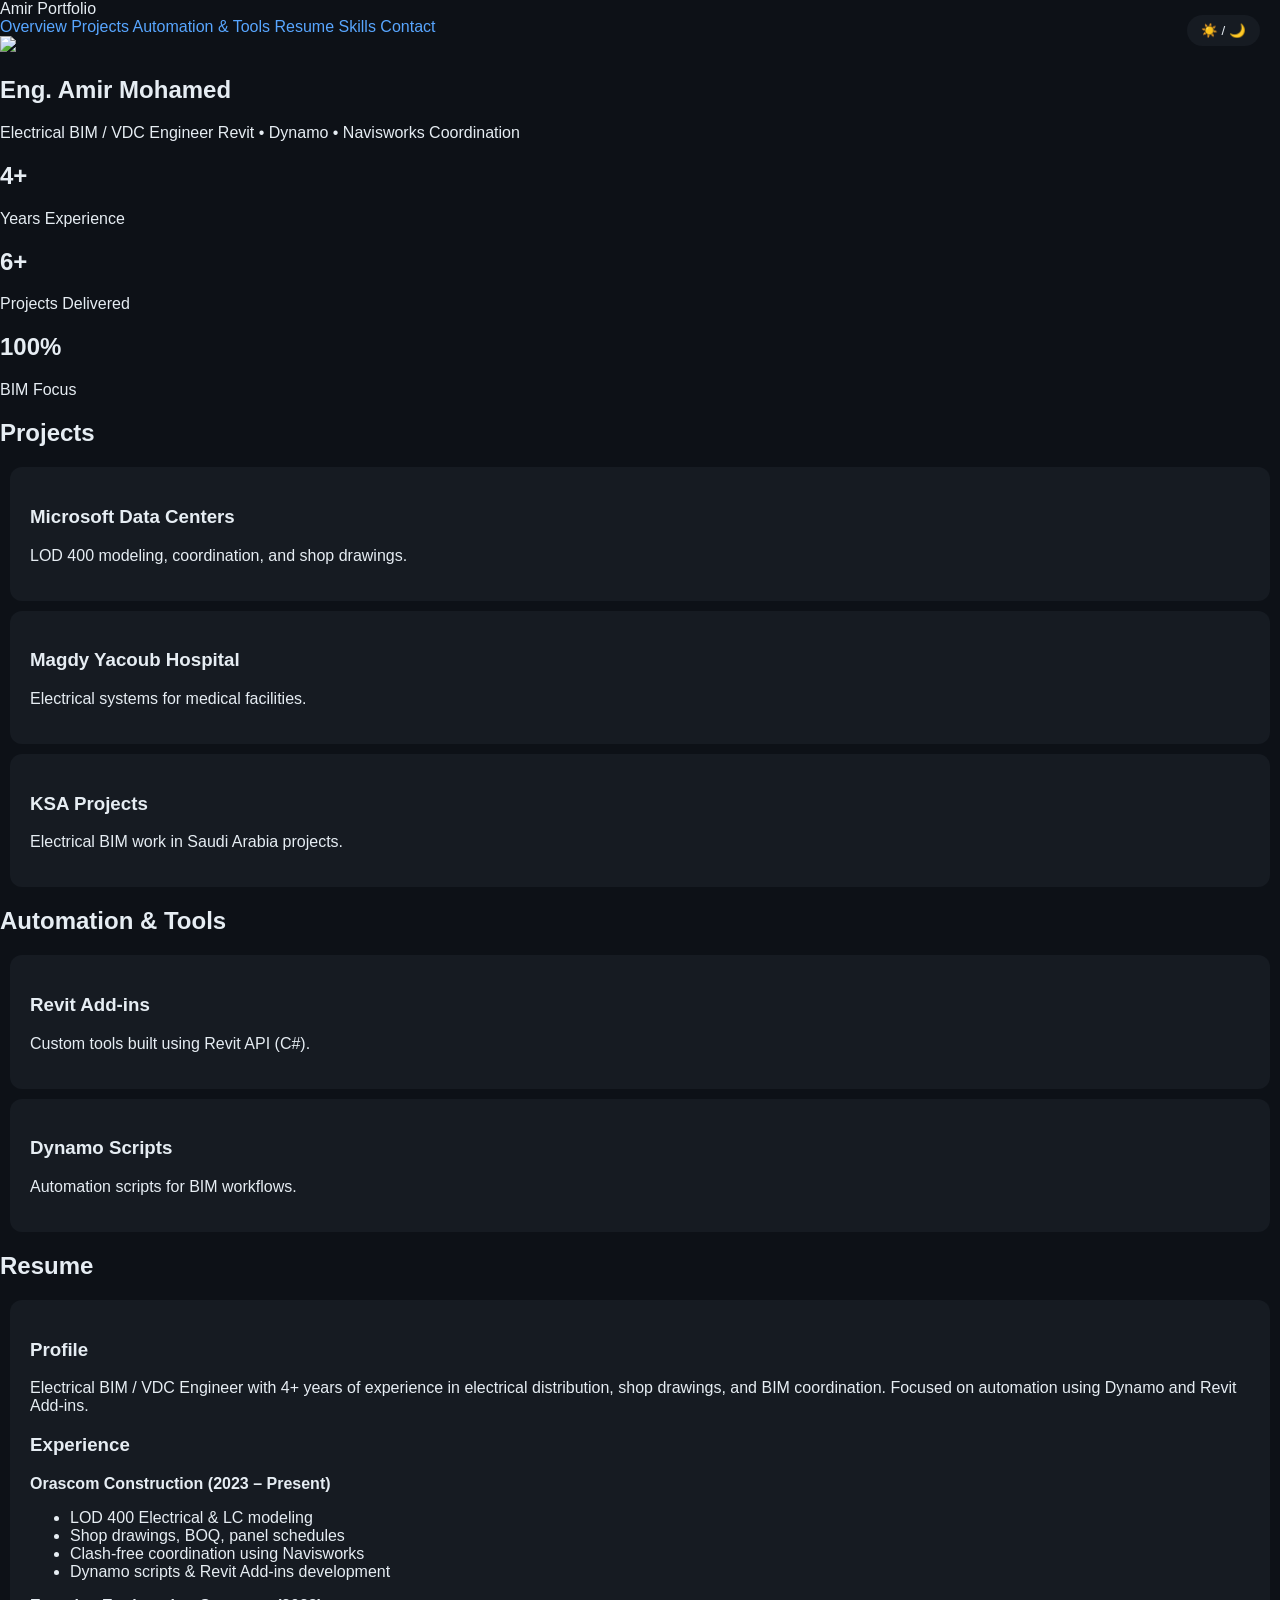
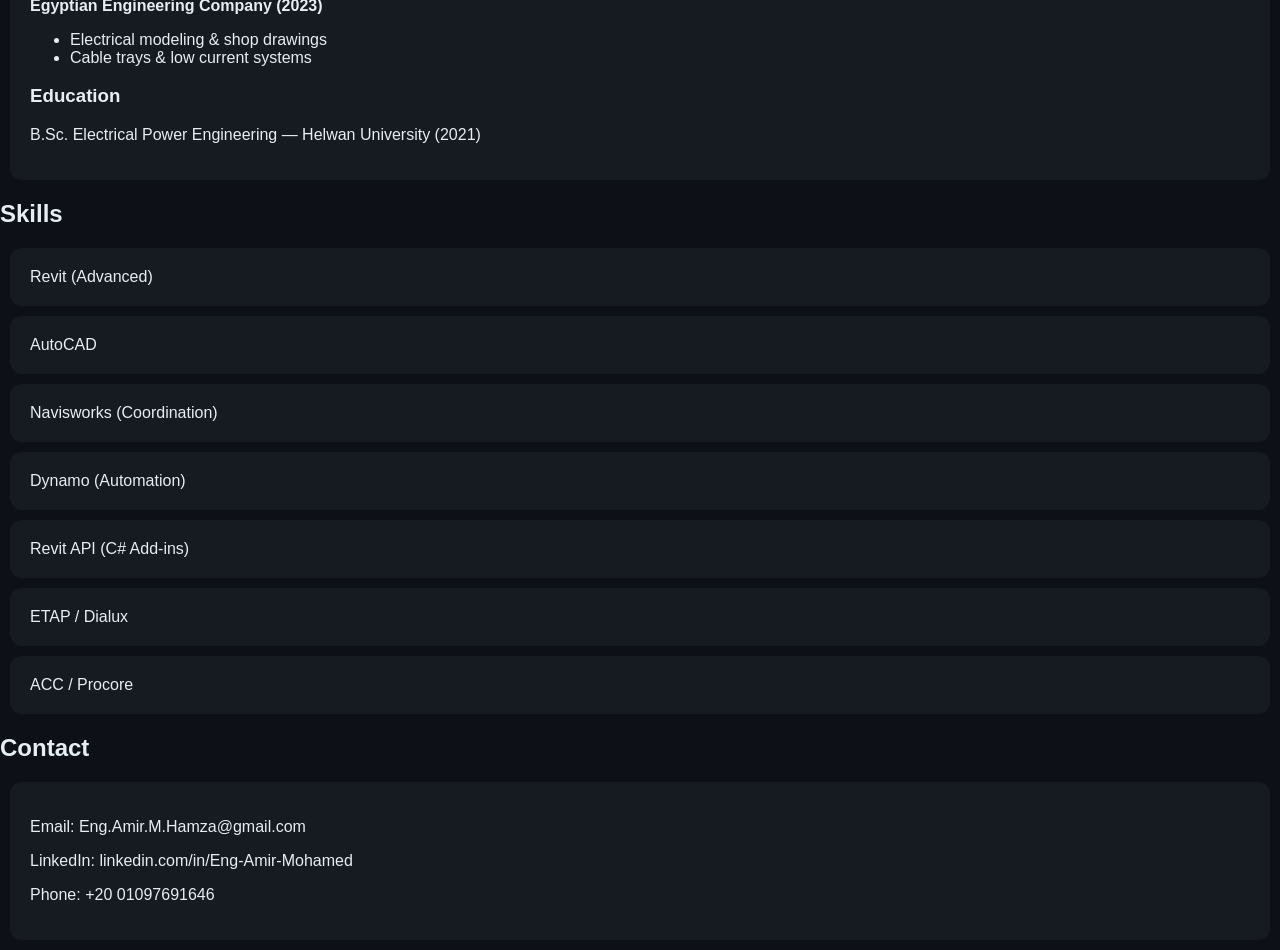
==== commit 53692ca6: "Update index.html" ====
--- a/index.html
+++ b/index.html
@@ -7,6 +7,8 @@
 </head>
 
 <body>
+
+<button id="themeToggle" class="theme-toggle">☀️ / 🌙</button>
 
 <!-- NAVBAR -->
 <nav class="ribbon">
--- a/style.css
+++ b/style.css
@@ -1,127 +1,60 @@
-body {
-margin:0;
-font-family:Arial;
-color:white;
-background: radial-gradient(circle at top, #001427, #000);
-overflow-x:hidden;
-padding-top:70px;
+:root {
+    --bg-color: #0d1117;
+    --text-color: #e6edf3;
+    --card-color: #161b22;
+    --accent-color: #58a6ff;
 }
 
-/* NAVBAR */
-.ribbon {
-position:fixed;
-top:0;
-width:100%;
-display:flex;
-justify-content:space-between;
-align-items:center;
-padding:12px 20px;
-box-sizing:border-box;
-background:rgba(0,0,0,0.6);
-backdrop-filter:blur(10px);
-border-bottom:1px solid rgba(0,234,255,0.2);
-z-index:999;
+body.light-mode {
+    --bg-color: #ffffff;
+    --text-color: #111111;
+    --card-color: #f2f2f2;
+    --accent-color: #0077ff;
 }
 
-.logo {
-color:#00eaff;
-font-weight:bold;
+body {
+    background-color: var(--bg-color);
+    color: var(--text-color);
+    font-family: Arial, sans-serif;
+    margin: 0;
+    transition: 0.3s ease;
 }
 
-.links {
-display:flex;
-flex-wrap:wrap;
+/* FLOATING BUTTONS */
+.theme-toggle {
+    position: fixed;
+    top: 15px;
+    right: 20px;
+    z-index: 999;
+    padding: 8px 14px;
+    border-radius: 20px;
+    border: none;
+    background: var(--card-color);
+    color: var(--text-color);
+    cursor: pointer;
 }
 
-.ribbon a {
-color:white;
-margin-left:15px;
-text-decoration:none;
+.home-btn {
+    position: fixed;
+    top: 15px;
+    left: 20px;
+    z-index: 999;
+    padding: 10px 16px;
+    background: var(--accent-color);
+    color: white;
+    border-radius: 8px;
+    text-decoration: none;
 }
 
-.ribbon a:hover {
-color:#00eaff;
+/* YOUR ORIGINAL STYLES */
+.card {
+    background: var(--card-color);
+    padding: 20px;
+    border-radius: 12px;
+    margin: 10px;
 }
 
-/* HERO */
-.hero {
-height:100vh;
-display:flex;
-flex-direction:column;
-justify-content:center;
-align-items:center;
-text-align:center;
+a {
+    color: var(--accent-color);
+    text-decoration: none;
 }
-
-.glow-ring {
-padding:10px;
-border-radius:50%;
-border:2px solid #00eaff;
-box-shadow:0 0 40px #00eaff55;
-}
-
-.profile {
-width:200px;
-height:200px;
-border-radius:50%;
-overflow:hidden;
-}
-
-.profile img {
-    width:100%;
-    height:120%;
-    object-fit:cover;
-    object-position:center 20%;
-}
-
-h1 {
-text-shadow:0 0 15px #00eaff;
-}
-
-.subtitle {
-color:#00eaff;
-}
-
-.kpis {
-display:flex;
-gap:30px;
-margin-top:20px;
-}
-
-.kpis h2 {
-color:#00eaff;
-}
-
-/* SECTIONS */
-.section {
-padding:80px 10%;
-}
-
-/* GRID */
-.grid {
-display:grid;
-grid-template-columns:repeat(auto-fit,minmax(250px,1fr));
-gap:20px;
-}
-
-/* CARDS */
-.card {
-background:rgba(255,255,255,0.05);
-border:1px solid rgba(0,234,255,0.2);
-padding:20px;
-border-radius:12px;
-cursor:pointer;
-transition:0.3s;
-}
-
-.card:hover {
-transform:translateY(-5px);
-box-shadow:0 0 30px rgba(0,234,255,0.3);
-}
-
-/* GLASS */
-.glass {
-background:rgba(255,255,255,0.03);
-border:1px solid rgba(0,234,255,0.15);
-border-radius:12px;
-}
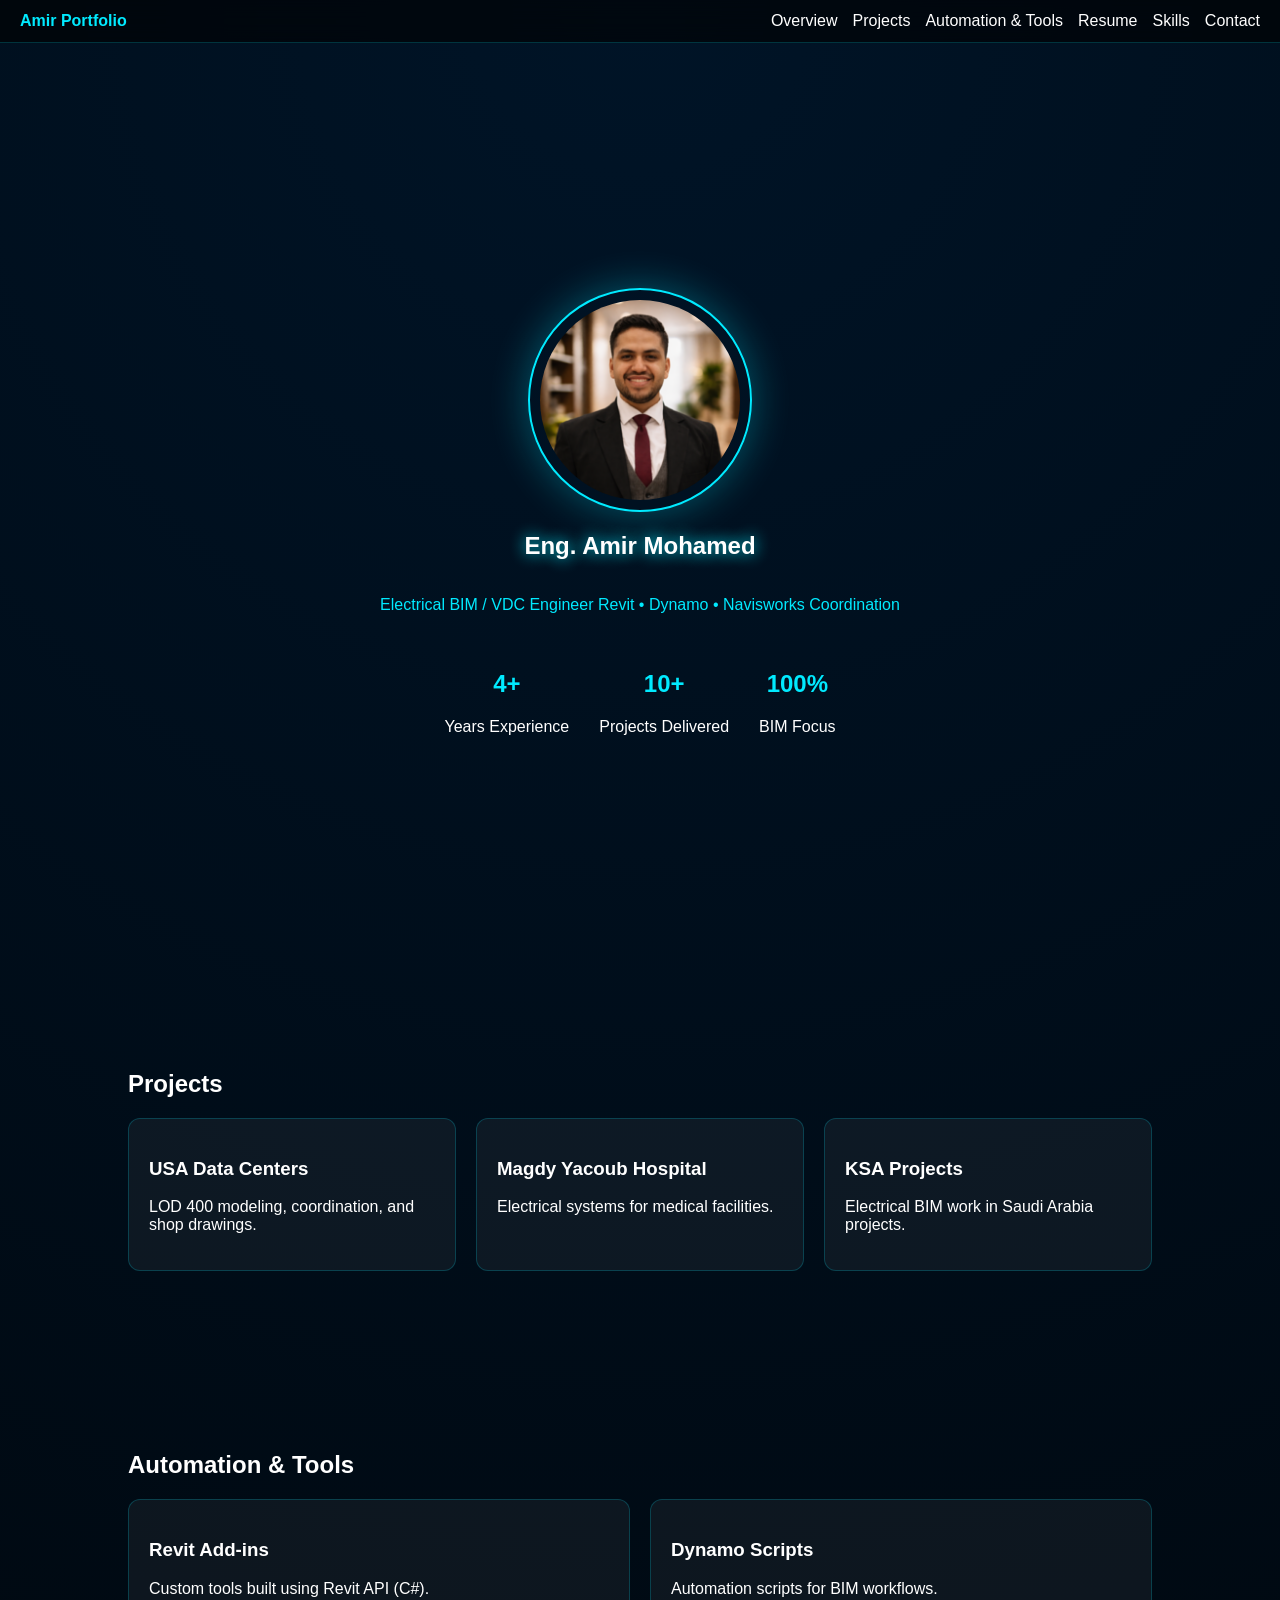
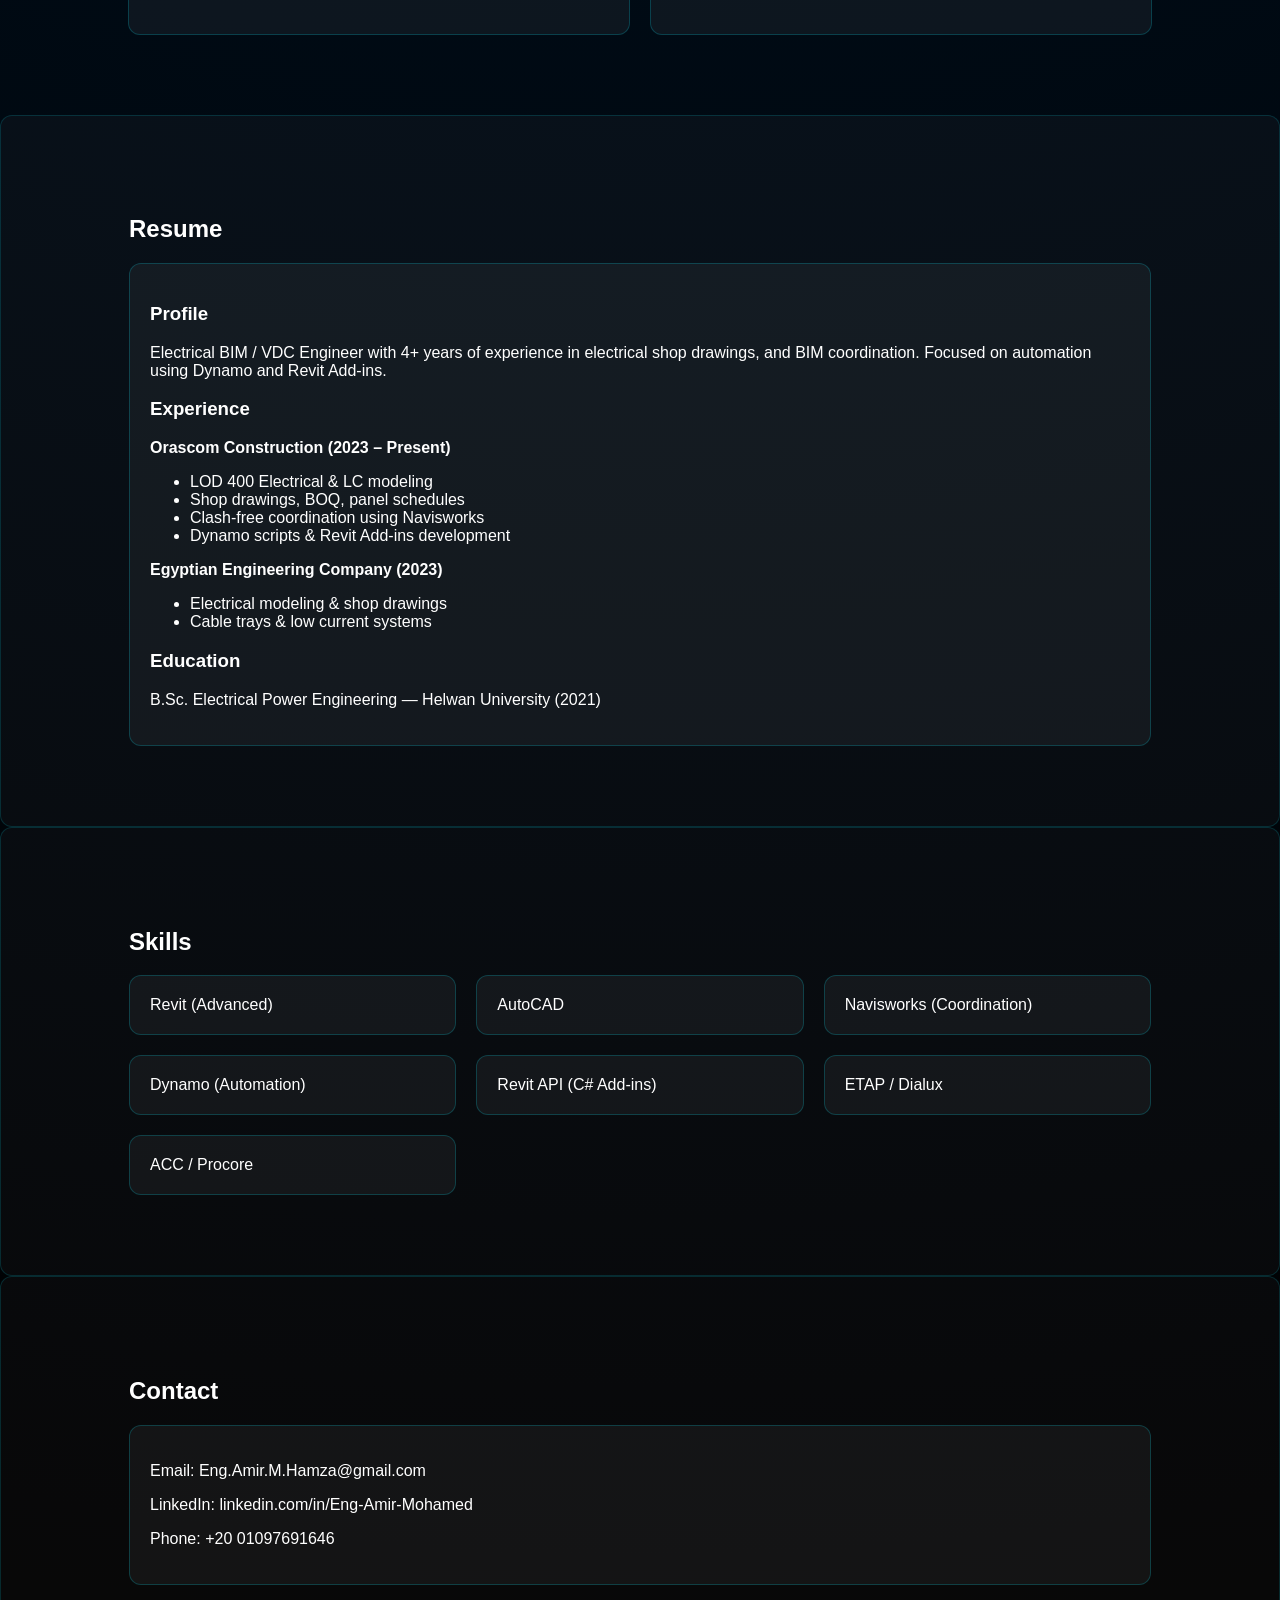
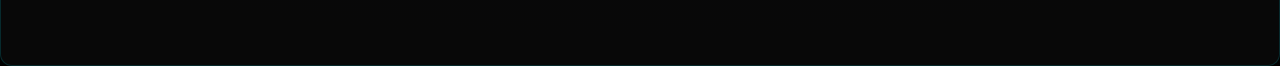
==== commit c17d30c5: "Add files via upload" ====
--- a/index.html
+++ b/index.html
@@ -1,175 +1,172 @@
-<!DOCTYPE html>
-<html>
-<head>
-<meta charset="UTF-8">
-<title>Amir Portfolio</title>
-<link rel="stylesheet" href="style.css">
-</head>
-
-<body>
-
-<button id="themeToggle" class="theme-toggle">☀️ / 🌙</button>
-
-<!-- NAVBAR -->
-<nav class="ribbon">
-  <div class="logo">Amir Portfolio</div>
-
-  <div class="links">
-    <a href="#hero">Overview</a>
-    <a href="#cases">Projects</a>
-    <a href="#tools">Automation & Tools</a>
-    <a href="#resume">Resume</a>
-    <a href="#stack">Skills</a>
-    <a href="#contact">Contact</a>
-  </div>
-</nav>
-
-<!-- HERO -->
-<section id="hero" class="hero">
-
-<div class="glow-ring">
-  <div class="profile">
-    <img src="images/Amir.png">
-  </div>
-</div>
-
-<h1>Eng. Amir Mohamed</h1>
-
-<p class="subtitle">
-Electrical BIM / VDC Engineer  
-Revit • Dynamo • Navisworks Coordination
-</p>
-
-<div class="kpis">
-<div>
-<h2>4+</h2>
-<p>Years Experience</p>
-</div>
-
-<div>
-<h2>6+</h2>
-<p>Projects Delivered</p>
-</div>
-
-<div>
-<h2>100%</h2>
-<p>BIM Focus</p>
-</div>
-</div>
-
-</section>
-
-<!-- PROJECTS -->
-<section id="cases" class="section">
-<h2>Projects</h2>
-
-<div class="grid">
-
-<div class="card" onclick="openProject('projects/datacenter.html')">
-<h3>Microsoft Data Centers</h3>
-<p>LOD 400 modeling, coordination, and shop drawings.</p>
-</div>
-
-<div class="card" onclick="openProject('projects/hospital.html')">
-<h3>Magdy Yacoub Hospital</h3>
-<p>Electrical systems for medical facilities.</p>
-</div>
-
-<div class="card" onclick="openProject('projects/ksa.html')">
-<h3>KSA Projects</h3>
-<p>Electrical BIM work in Saudi Arabia projects.</p>
-</div>
-
-</div>
-</section>
-
-<!-- AUTOMATION & TOOLS -->
-<section id="tools" class="section">
-<h2>Automation & Tools</h2>
-
-<div class="grid">
-
-<div class="card" onclick="openProject('projects/addins.html')">
-<h3>Revit Add-ins</h3>
-<p>Custom tools built using Revit API (C#).</p>
-</div>
-
-<div class="card" onclick="openProject('projects/dynamo.html')">
-<h3>Dynamo Scripts</h3>
-<p>Automation scripts for BIM workflows.</p>
-</div>
-
-</div>
-</section>
-
-<!-- RESUME -->
-<section id="resume" class="section glass">
-<h2>Resume</h2>
-
-<div class="card">
-
-<h3>Profile</h3>
-<p>
-Electrical BIM / VDC Engineer with 4+ years of experience in electrical distribution,
-shop drawings, and BIM coordination. Focused on automation using Dynamo and Revit Add-ins.
-</p>
-
-<h3>Experience</h3>
-
-<p><b>Orascom Construction (2023 – Present)</b></p>
-<ul>
-<li>LOD 400 Electrical & LC modeling</li>
-<li>Shop drawings, BOQ, panel schedules</li>
-<li>Clash-free coordination using Navisworks</li>
-<li>Dynamo scripts & Revit Add-ins development</li>
-</ul>
-
-<p><b>Egyptian Engineering Company (2023)</b></p>
-<ul>
-<li>Electrical modeling & shop drawings</li>
-<li>Cable trays & low current systems</li>
-</ul>
-
-<h3>Education</h3>
-<p>B.Sc. Electrical Power Engineering — Helwan University (2021)</p>
-
-</div>
-
-</section>
-
-<!-- SKILLS -->
-<section id="stack" class="section glass">
-
-<h2>Skills</h2>
-
-<div class="grid">
-
-<div class="card">Revit (Advanced)</div>
-<div class="card">AutoCAD</div>
-<div class="card">Navisworks (Coordination)</div>
-<div class="card">Dynamo (Automation)</div>
-<div class="card">Revit API (C# Add-ins)</div>
-<div class="card">ETAP / Dialux</div>
-<div class="card">ACC / Procore</div>
-
-</div>
-
-</section>
-
-<!-- CONTACT -->
-<section id="contact" class="section glass">
-
-<h2>Contact</h2>
-
-<div class="card">
-<p>Email: Eng.Amir.M.Hamza@gmail.com</p>
-<p>LinkedIn: linkedin.com/in/Eng-Amir-Mohamed</p>
-<p>Phone: +20 01097691646</p>
-</div>
-
-</section>
-
-<script src="script.js"></script>
-
-</body>
-</html>
+<!DOCTYPE html>
+<html>
+<head>
+<meta charset="UTF-8">
+<title>Amir Portfolio</title>
+<link rel="stylesheet" href="style.css">
+</head>
+
+<body>
+
+<!-- NAVBAR -->
+<nav class="ribbon">
+  <div class="logo">Amir Portfolio</div>
+
+  <div class="links">
+    <a href="#hero">Overview</a>
+    <a href="#cases">Projects</a>
+    <a href="#tools">Automation & Tools</a>
+    <a href="#resume">Resume</a>
+    <a href="#stack">Skills</a>
+    <a href="#contact">Contact</a>
+  </div>
+</nav>
+
+<!-- HERO -->
+<section id="hero" class="hero">
+
+<div class="glow-ring">
+  <div class="profile">
+    <img src="images/Amir.png">
+  </div>
+</div>
+
+<h1>Eng. Amir Mohamed</h1>
+
+<p class="subtitle">
+Electrical BIM / VDC Engineer  
+Revit • Dynamo • Navisworks Coordination
+</p>
+
+<div class="kpis">
+<div>
+<h2>4+</h2>
+<p>Years Experience</p>
+</div>
+
+<div>
+<h2>10+</h2>
+<p>Projects Delivered</p>
+</div>
+
+<div>
+<h2>100%</h2>
+<p>BIM Focus</p>
+</div>
+</div>
+
+</section>
+
+<!-- PROJECTS -->
+<section id="cases" class="section">
+<h2>Projects</h2>
+
+<div class="grid">
+
+<div class="card" onclick="openProject('projects/datacenter.html')">
+<h3>USA Data Centers</h3>
+<p>LOD 400 modeling, coordination, and shop drawings.</p>
+</div>
+
+<div class="card" onclick="openProject('projects/hospital.html')">
+<h3>Magdy Yacoub Hospital</h3>
+<p>Electrical systems for medical facilities.</p>
+</div>
+
+<div class="card" onclick="openProject('projects/ksa.html')">
+<h3>KSA Projects</h3>
+<p>Electrical BIM work in Saudi Arabia projects.</p>
+</div>
+
+</div>
+</section>
+
+<!-- AUTOMATION & TOOLS -->
+<section id="tools" class="section">
+<h2>Automation & Tools</h2>
+
+<div class="grid">
+
+<div class="card" onclick="openProject('projects/addins.html')">
+<h3>Revit Add-ins</h3>
+<p>Custom tools built using Revit API (C#).</p>
+</div>
+
+<div class="card" onclick="openProject('projects/dynamo.html')">
+<h3>Dynamo Scripts</h3>
+<p>Automation scripts for BIM workflows.</p>
+</div>
+
+</div>
+</section>
+
+<!-- RESUME -->
+<section id="resume" class="section glass">
+<h2>Resume</h2>
+
+<div class="card">
+
+<h3>Profile</h3>
+<p>
+Electrical BIM / VDC Engineer with 4+ years of experience in electrical shop drawings, and BIM coordination. Focused on automation using Dynamo and Revit Add-ins.
+</p>
+
+<h3>Experience</h3>
+
+<p><b>Orascom Construction (2023 – Present)</b></p>
+<ul>
+<li>LOD 400 Electrical & LC modeling</li>
+<li>Shop drawings, BOQ, panel schedules</li>
+<li>Clash-free coordination using Navisworks</li>
+<li>Dynamo scripts & Revit Add-ins development</li>
+</ul>
+
+<p><b>Egyptian Engineering Company (2023)</b></p>
+<ul>
+<li>Electrical modeling & shop drawings</li>
+<li>Cable trays & low current systems</li>
+</ul>
+
+<h3>Education</h3>
+<p>B.Sc. Electrical Power Engineering — Helwan University (2021)</p>
+
+</div>
+
+</section>
+
+<!-- SKILLS -->
+<section id="stack" class="section glass">
+
+<h2>Skills</h2>
+
+<div class="grid">
+
+<div class="card">Revit (Advanced)</div>
+<div class="card">AutoCAD</div>
+<div class="card">Navisworks (Coordination)</div>
+<div class="card">Dynamo (Automation)</div>
+<div class="card">Revit API (C# Add-ins)</div>
+<div class="card">ETAP / Dialux</div>
+<div class="card">ACC / Procore</div>
+
+</div>
+
+</section>
+
+<!-- CONTACT -->
+<section id="contact" class="section glass">
+
+<h2>Contact</h2>
+
+<div class="card">
+<p>Email: Eng.Amir.M.Hamza@gmail.com</p>
+<p>LinkedIn: linkedin.com/in/Eng-Amir-Mohamed</p>
+<p>Phone: +20 01097691646</p>
+</div>
+
+</section>
+
+<script src="script.js"></script>
+
+</body>
+</html>
--- a/style.css
+++ b/style.css
@@ -1,60 +1,209 @@
-:root {
-    --bg-color: #0d1117;
-    --text-color: #e6edf3;
-    --card-color: #161b22;
-    --accent-color: #58a6ff;
-}
-
-body.light-mode {
-    --bg-color: #ffffff;
-    --text-color: #111111;
-    --card-color: #f2f2f2;
-    --accent-color: #0077ff;
-}
-
-body {
-    background-color: var(--bg-color);
-    color: var(--text-color);
-    font-family: Arial, sans-serif;
-    margin: 0;
-    transition: 0.3s ease;
-}
-
-/* FLOATING BUTTONS */
-.theme-toggle {
-    position: fixed;
-    top: 15px;
-    right: 20px;
-    z-index: 999;
-    padding: 8px 14px;
-    border-radius: 20px;
-    border: none;
-    background: var(--card-color);
-    color: var(--text-color);
-    cursor: pointer;
-}
-
-.home-btn {
-    position: fixed;
-    top: 15px;
-    left: 20px;
-    z-index: 999;
-    padding: 10px 16px;
-    background: var(--accent-color);
-    color: white;
-    border-radius: 8px;
-    text-decoration: none;
-}
-
-/* YOUR ORIGINAL STYLES */
-.card {
-    background: var(--card-color);
-    padding: 20px;
-    border-radius: 12px;
-    margin: 10px;
-}
-
-a {
-    color: var(--accent-color);
-    text-decoration: none;
-}
+body {
+margin:0;
+font-family:Arial;
+color:white;
+background: radial-gradient(circle at top, #001427, #000);
+overflow-x:hidden;
+padding-top:70px;
+}
+
+/* NAVBAR */
+.ribbon {
+position:fixed;
+top:0;
+width:100%;
+display:flex;
+justify-content:space-between;
+align-items:center;
+padding:12px 20px;
+box-sizing:border-box;
+background:rgba(0,0,0,0.6);
+backdrop-filter:blur(10px);
+border-bottom:1px solid rgba(0,234,255,0.2);
+z-index:999;
+}
+
+.logo {
+color:#00eaff;
+font-weight:bold;
+}
+
+.links {
+display:flex;
+flex-wrap:wrap;
+}
+
+.ribbon a {
+color:white;
+margin-left:15px;
+text-decoration:none;
+}
+
+.ribbon a:hover {
+color:#00eaff;
+}
+
+/* HERO */
+.hero {
+height:100vh;
+display:flex;
+flex-direction:column;
+justify-content:center;
+align-items:center;
+text-align:center;
+}
+
+.glow-ring {
+padding:10px;
+border-radius:50%;
+border:2px solid #00eaff;
+box-shadow:0 0 40px #00eaff55;
+animation: pulse 2s infinite alternate;
+}
+
+@keyframes pulse {
+from { box-shadow: 0 0 20px #00eaff55; }
+to { box-shadow: 0 0 60px #00eaffaa; }
+}
+
+/* PROFILE FIXED */
+.profile {
+width:200px;
+height:200px;
+border-radius:50%;
+overflow:hidden;
+}
+
+.profile img {
+width:100%;
+height:120%;
+object-fit:cover;
+object-position:center 20%;
+}
+
+h1 {
+text-shadow:0 0 15px #00eaff;
+}
+
+.subtitle {
+color:#00eaff;
+}
+
+.kpis {
+display:flex;
+gap:30px;
+margin-top:20px;
+}
+
+.kpis h2 {
+color:#00eaff;
+}
+
+/* SECTIONS */
+.section {
+padding:80px 10%;
+}
+
+/* GRID */
+.grid {
+display:grid;
+grid-template-columns:repeat(auto-fit,minmax(250px,1fr));
+gap:20px;
+}
+
+/* CARDS */
+.card {
+background:rgba(255,255,255,0.05);
+border:1px solid rgba(0,234,255,0.2);
+padding:20px;
+border-radius:12px;
+cursor:pointer;
+transition:0.3s;
+}
+
+.card:hover {
+transform:translateY(-5px);
+box-shadow:0 0 30px rgba(0,234,255,0.3);
+}
+
+/* GLASS */
+.glass {
+background:rgba(255,255,255,0.03);
+border:1px solid rgba(0,234,255,0.15);
+border-radius:12px;
+}
+
+/* IMAGE SLIDER */
+
+.slider {
+display:flex;
+gap:15px;
+overflow-x:auto;
+margin-top:10px;
+padding-bottom:10px;
+scroll-behavior:smooth;
+}
+
+.slider img {
+height:350px;
+border-radius:12px;
+border:1px solid rgba(0,234,255,0.2);
+flex-shrink:0;
+transition:0.3s;
+cursor:pointer;
+}
+
+.slider img:hover {
+transform:scale(1.02);
+box-shadow:0 0 25px rgba(0,234,255,0.3);
+}
+
+/* IMAGE POPUP */
+
+.popup {
+display:none;
+position:fixed;
+z-index:5000;
+left:0;
+top:0;
+width:100%;
+height:100%;
+background:rgba(0,0,0,0.9);
+justify-content:center;
+align-items:center;
+padding:30px;
+box-sizing:border-box;
+}
+
+.popup img {
+max-width:95%;
+max-height:95%;
+border-radius:12px;
+box-shadow:0 0 40px rgba(0,234,255,0.4);
+}
+
+/* FIXED ONLY LINE */
+.popup.active {
+display:flex !important;
+cursor:pointer;
+}
+.home-btn {
+position:fixed;
+top:15px;
+left:15px;
+z-index:10000;
+padding:8px 14px;
+background:rgba(0,234,255,0.15);
+border:1px solid rgba(0,234,255,0.4);
+color:#00eaff;
+text-decoration:none;
+border-radius:8px;
+font-weight:bold;
+backdrop-filter:blur(8px);
+transition:0.3s;
+}
+
+.home-btn:hover {
+background:rgba(0,234,255,0.3);
+transform:scale(1.05);
+}
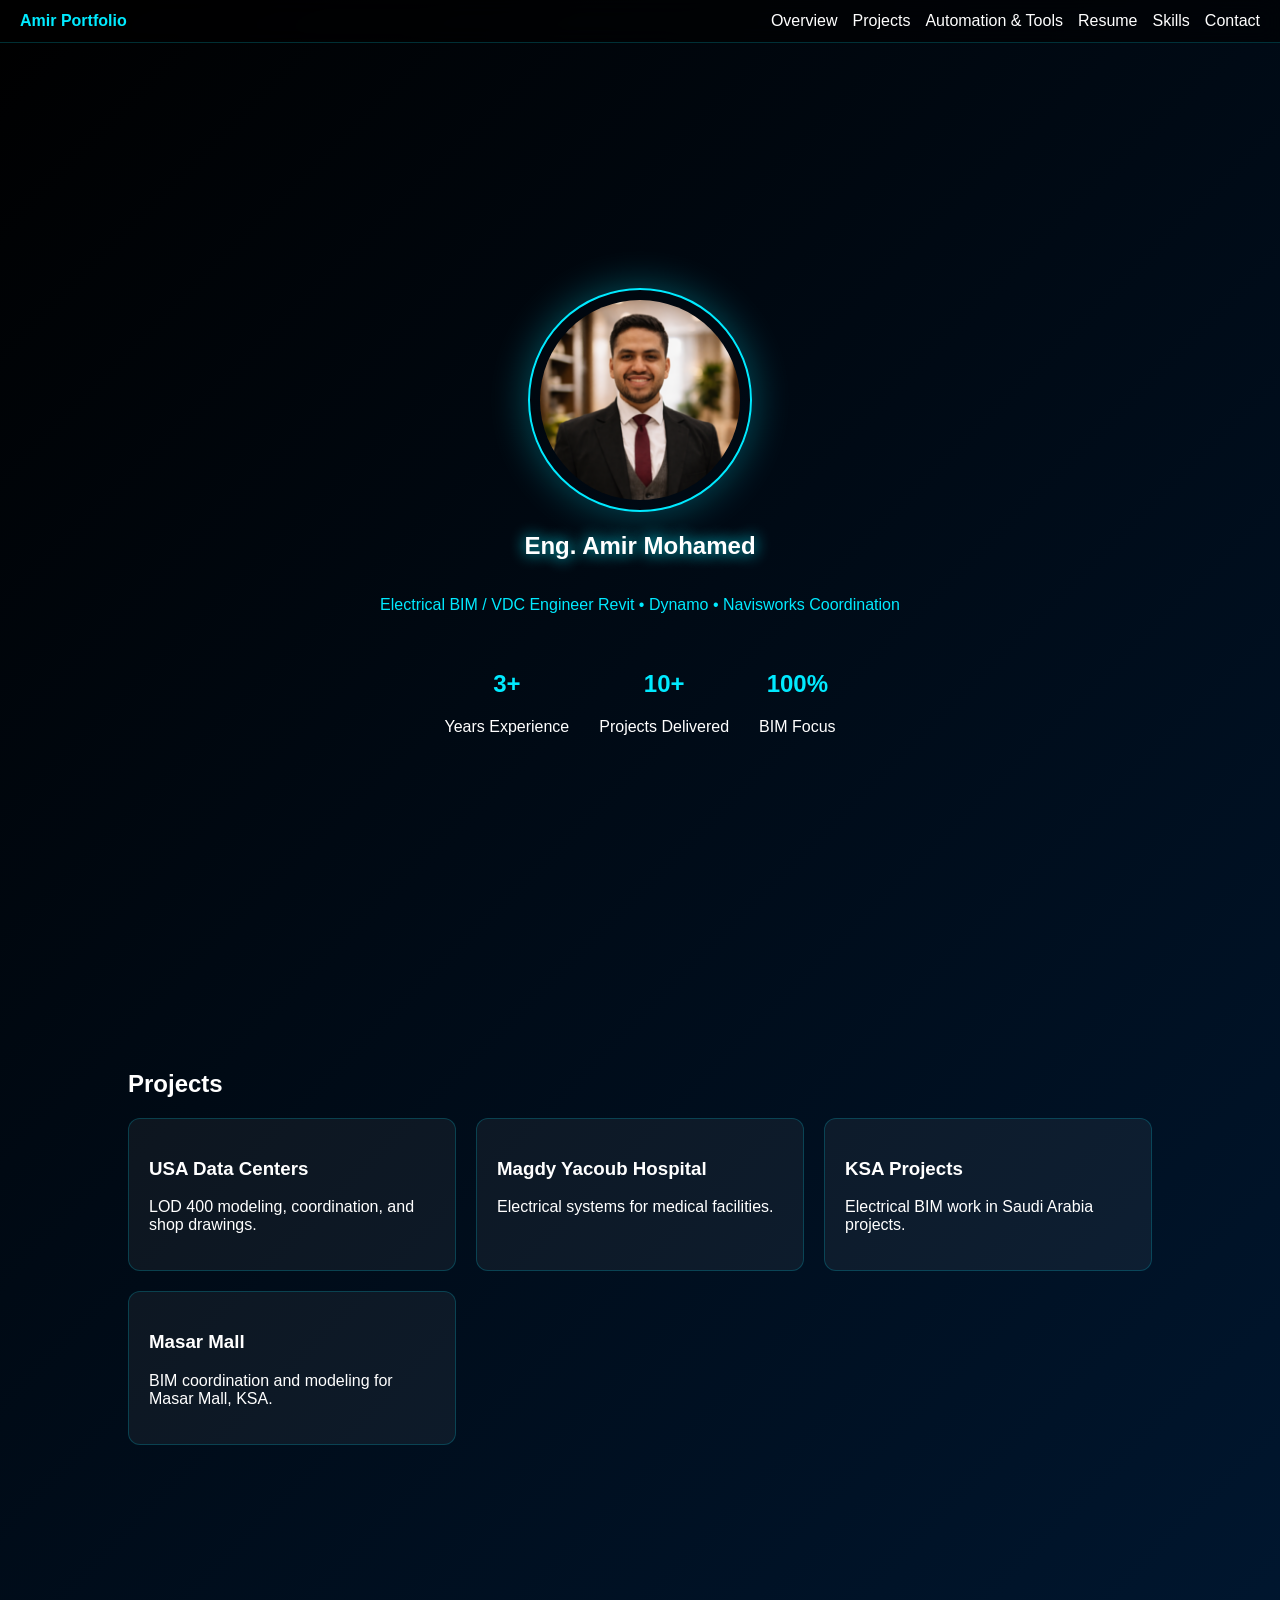
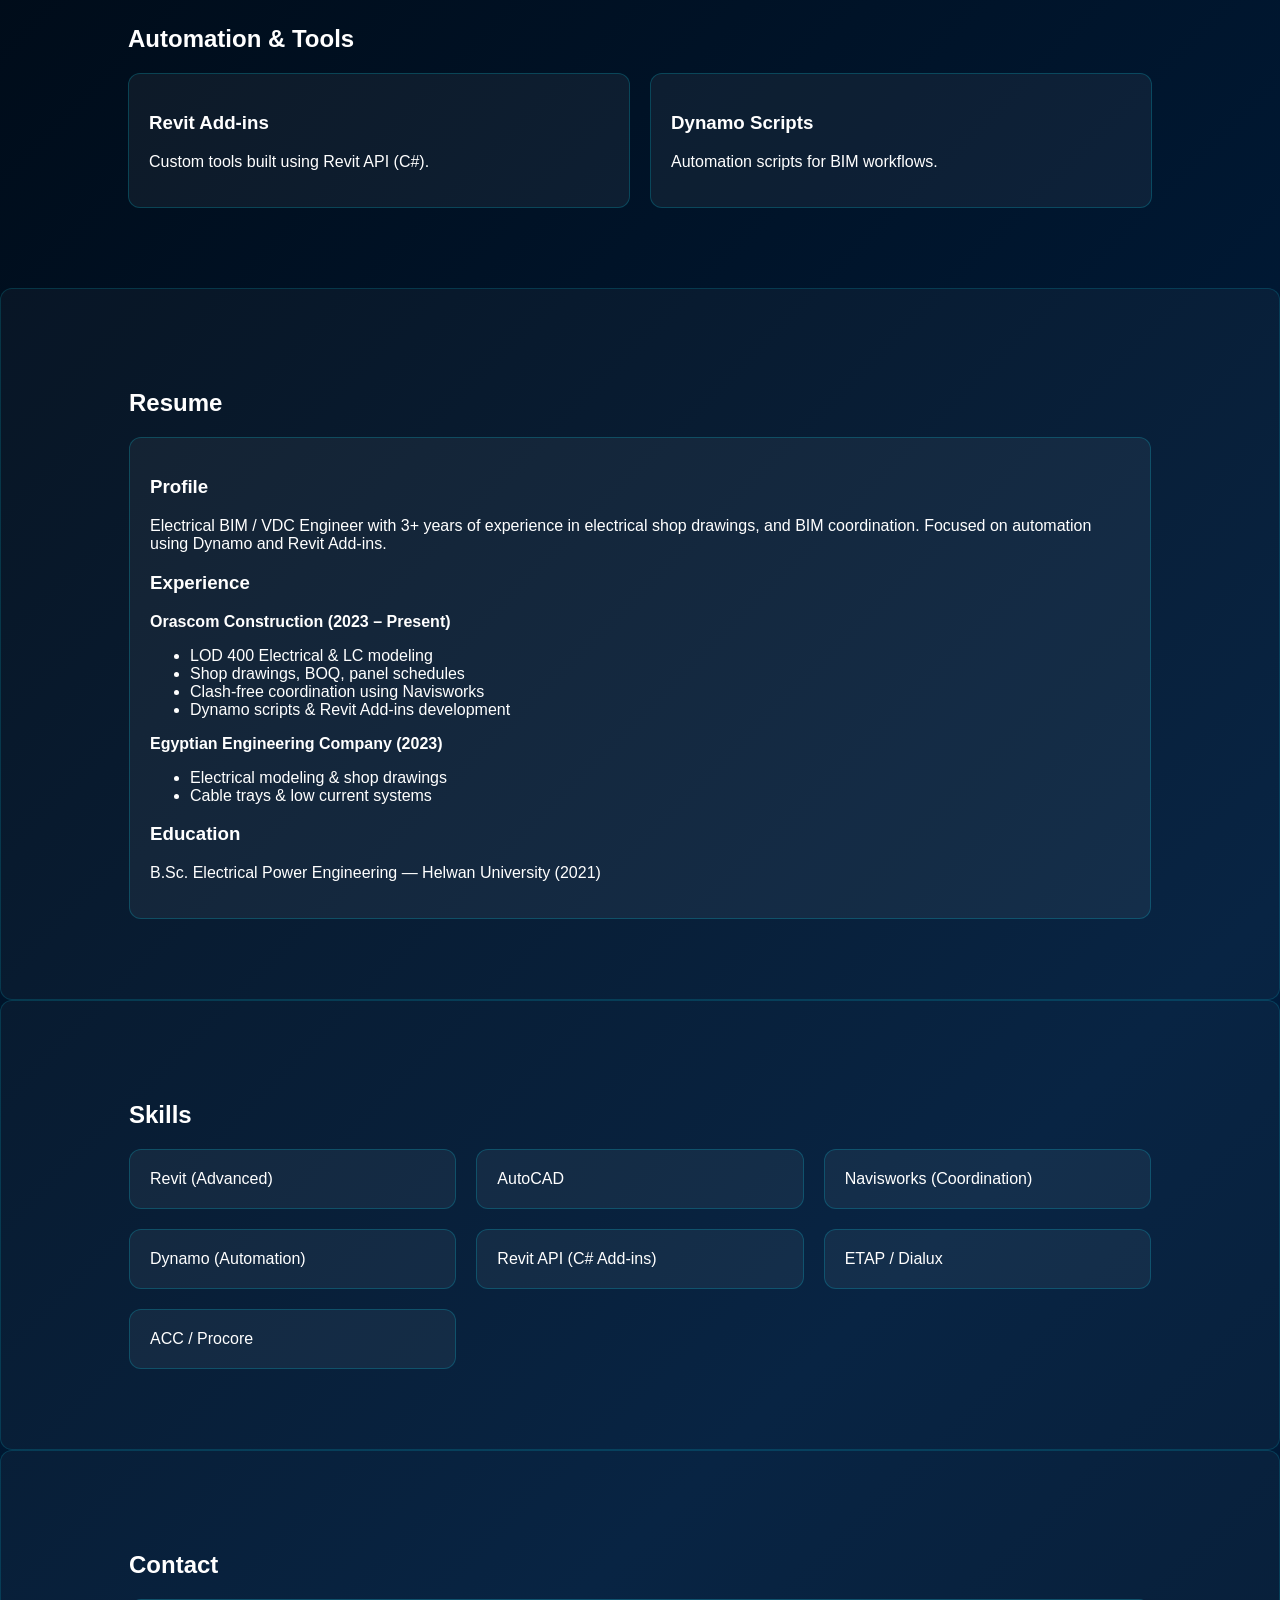
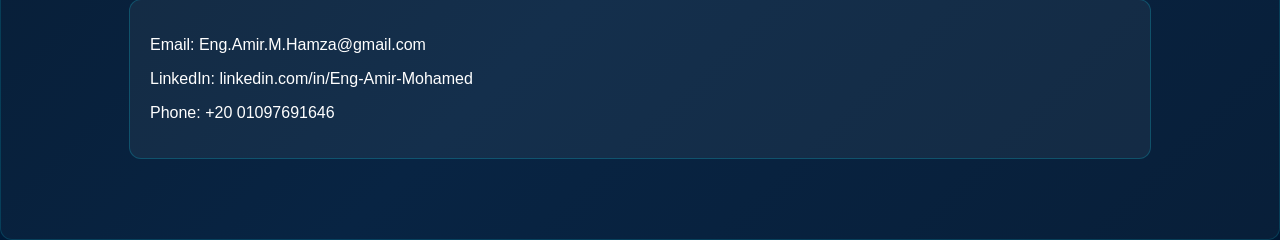
==== commit afdaeaa3: "Add files via upload" ====
--- a/index.html
+++ b/index.html
@@ -40,7 +40,7 @@
 
 <div class="kpis">
 <div>
-<h2>4+</h2>
+<h2>3+</h2>
 <p>Years Experience</p>
 </div>
 
@@ -78,6 +78,11 @@
 <p>Electrical BIM work in Saudi Arabia projects.</p>
 </div>
 
+<div class="card" onclick="openProject('projects/masarmall.html')">
+<h3>Masar Mall</h3>
+<p>BIM coordination and modeling for Masar Mall, KSA.</p>
+</div>
+
 </div>
 </section>
 
@@ -108,7 +113,7 @@
 
 <h3>Profile</h3>
 <p>
-Electrical BIM / VDC Engineer with 4+ years of experience in electrical shop drawings, and BIM coordination. Focused on automation using Dynamo and Revit Add-ins.
+Electrical BIM / VDC Engineer with 3+ years of experience in electrical shop drawings, and BIM coordination. Focused on automation using Dynamo and Revit Add-ins.
 </p>
 
 <h3>Experience</h3>
--- a/style.css
+++ b/style.css
@@ -2,9 +2,17 @@
 margin:0;
 font-family:Arial;
 color:white;
-background: radial-gradient(circle at top, #001427, #000);
+background: linear-gradient(-45deg, #000000, #001427, #00263d, #000814, #001d3d, #000000);
+background-size: 400% 400%;
+animation: gradientFlow 18s ease infinite;
 overflow-x:hidden;
 padding-top:70px;
+}
+
+@keyframes gradientFlow {
+0%   { background-position: 0% 50%; }
+50%  { background-position: 100% 50%; }
+100% { background-position: 0% 50%; }
 }
 
 /* NAVBAR */
@@ -206,4 +214,58 @@
 .home-btn:hover {
 background:rgba(0,234,255,0.3);
 transform:scale(1.05);
-}+}
+
+/* FILTER TABS */
+.filter-tabs {
+display:flex;
+gap:12px;
+margin:20px 0 30px;
+flex-wrap:wrap;
+}
+
+.tab-btn {
+background:rgba(255,255,255,0.05);
+border:1px solid rgba(0,234,255,0.3);
+color:white;
+padding:8px 18px;
+border-radius:20px;
+cursor:pointer;
+font-size:14px;
+font-family:Arial;
+transition:0.3s;
+}
+
+.tab-btn:hover {
+background:rgba(0,234,255,0.15);
+}
+
+.tab-btn.active {
+background:#00eaff;
+color:#001427;
+font-weight:bold;
+border-color:#00eaff;
+}
+
+/* DISCIPLINE TAG CHIPS */
+.tag-chip {
+display:inline-block;
+font-size:11px;
+font-weight:bold;
+padding:3px 10px;
+border-radius:20px;
+margin-bottom:10px;
+letter-spacing:0.5px;
+}
+
+.tag-elec {
+background:rgba(0,234,255,0.15);
+color:#00eaff;
+border:1px solid rgba(0,234,255,0.4);
+}
+
+.tag-mech {
+background:rgba(255,153,0,0.15);
+color:#ff9900;
+border:1px solid rgba(255,153,0,0.4);
+}
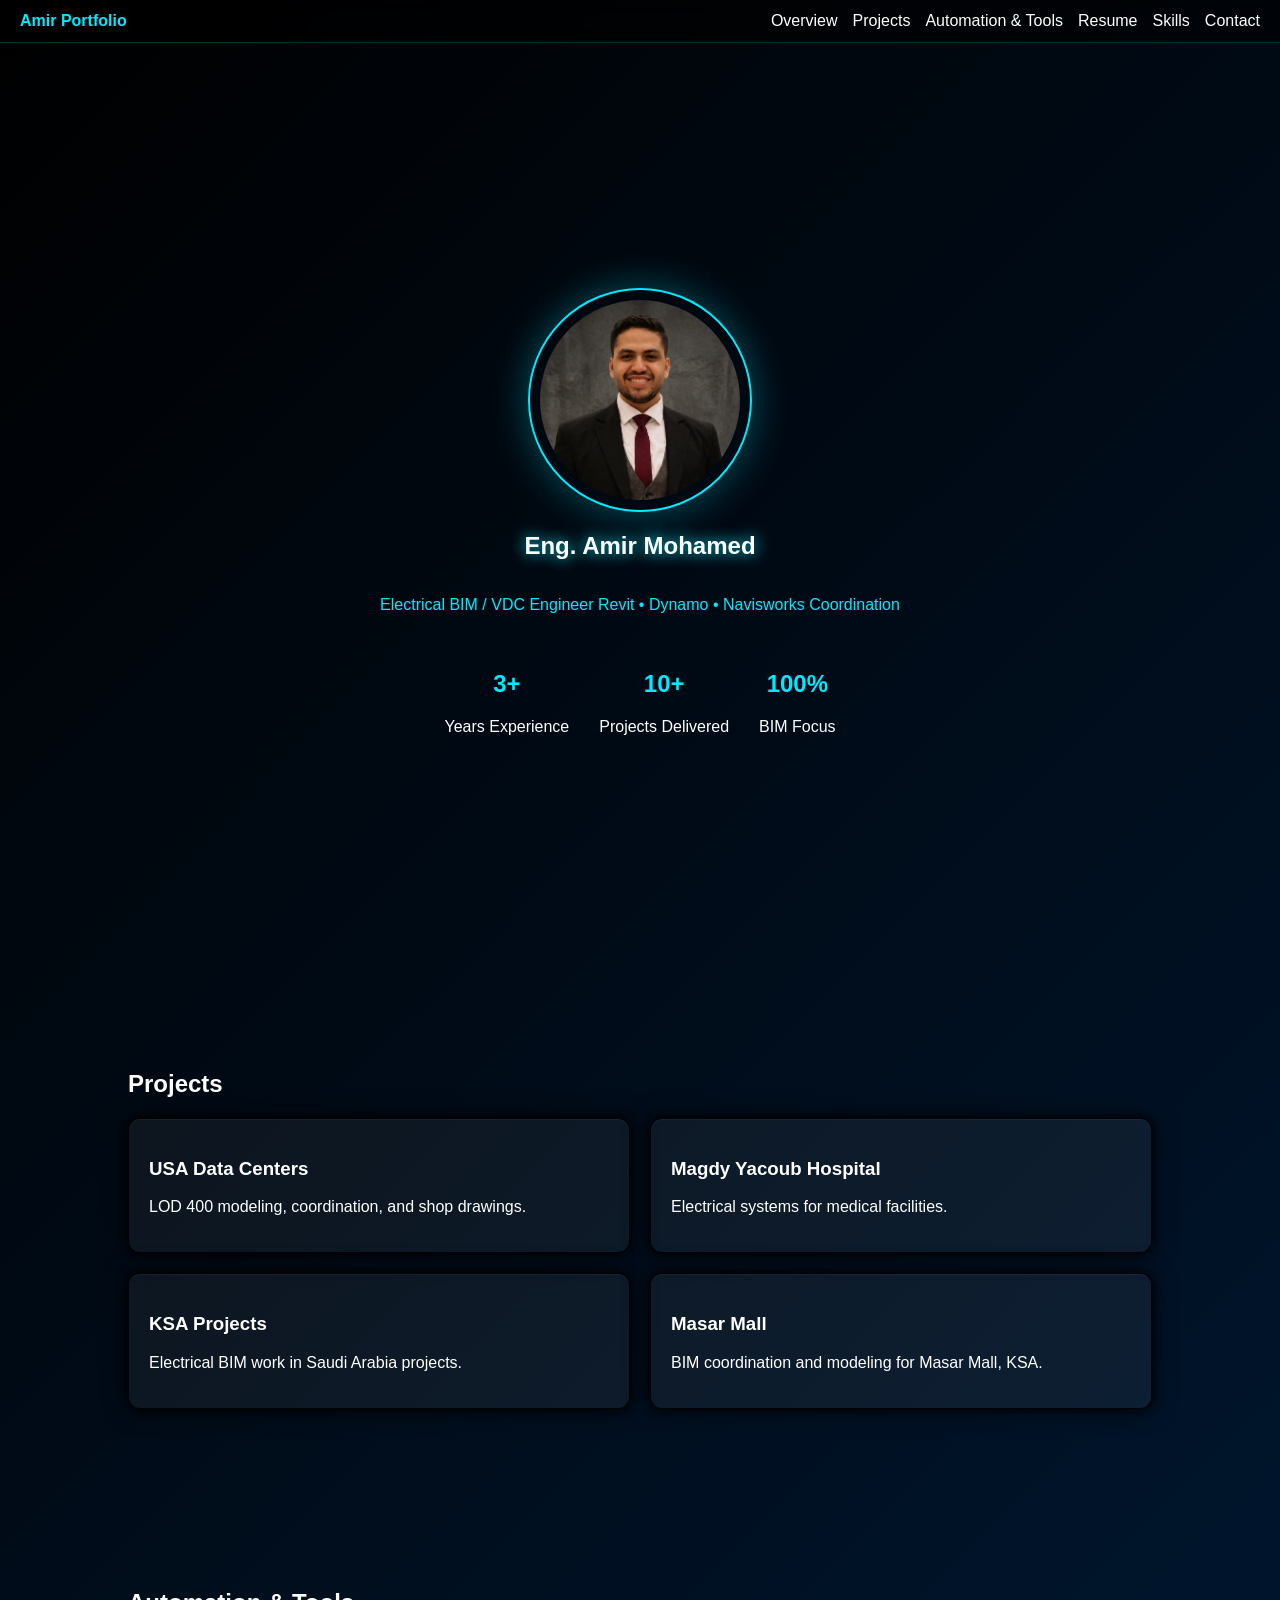
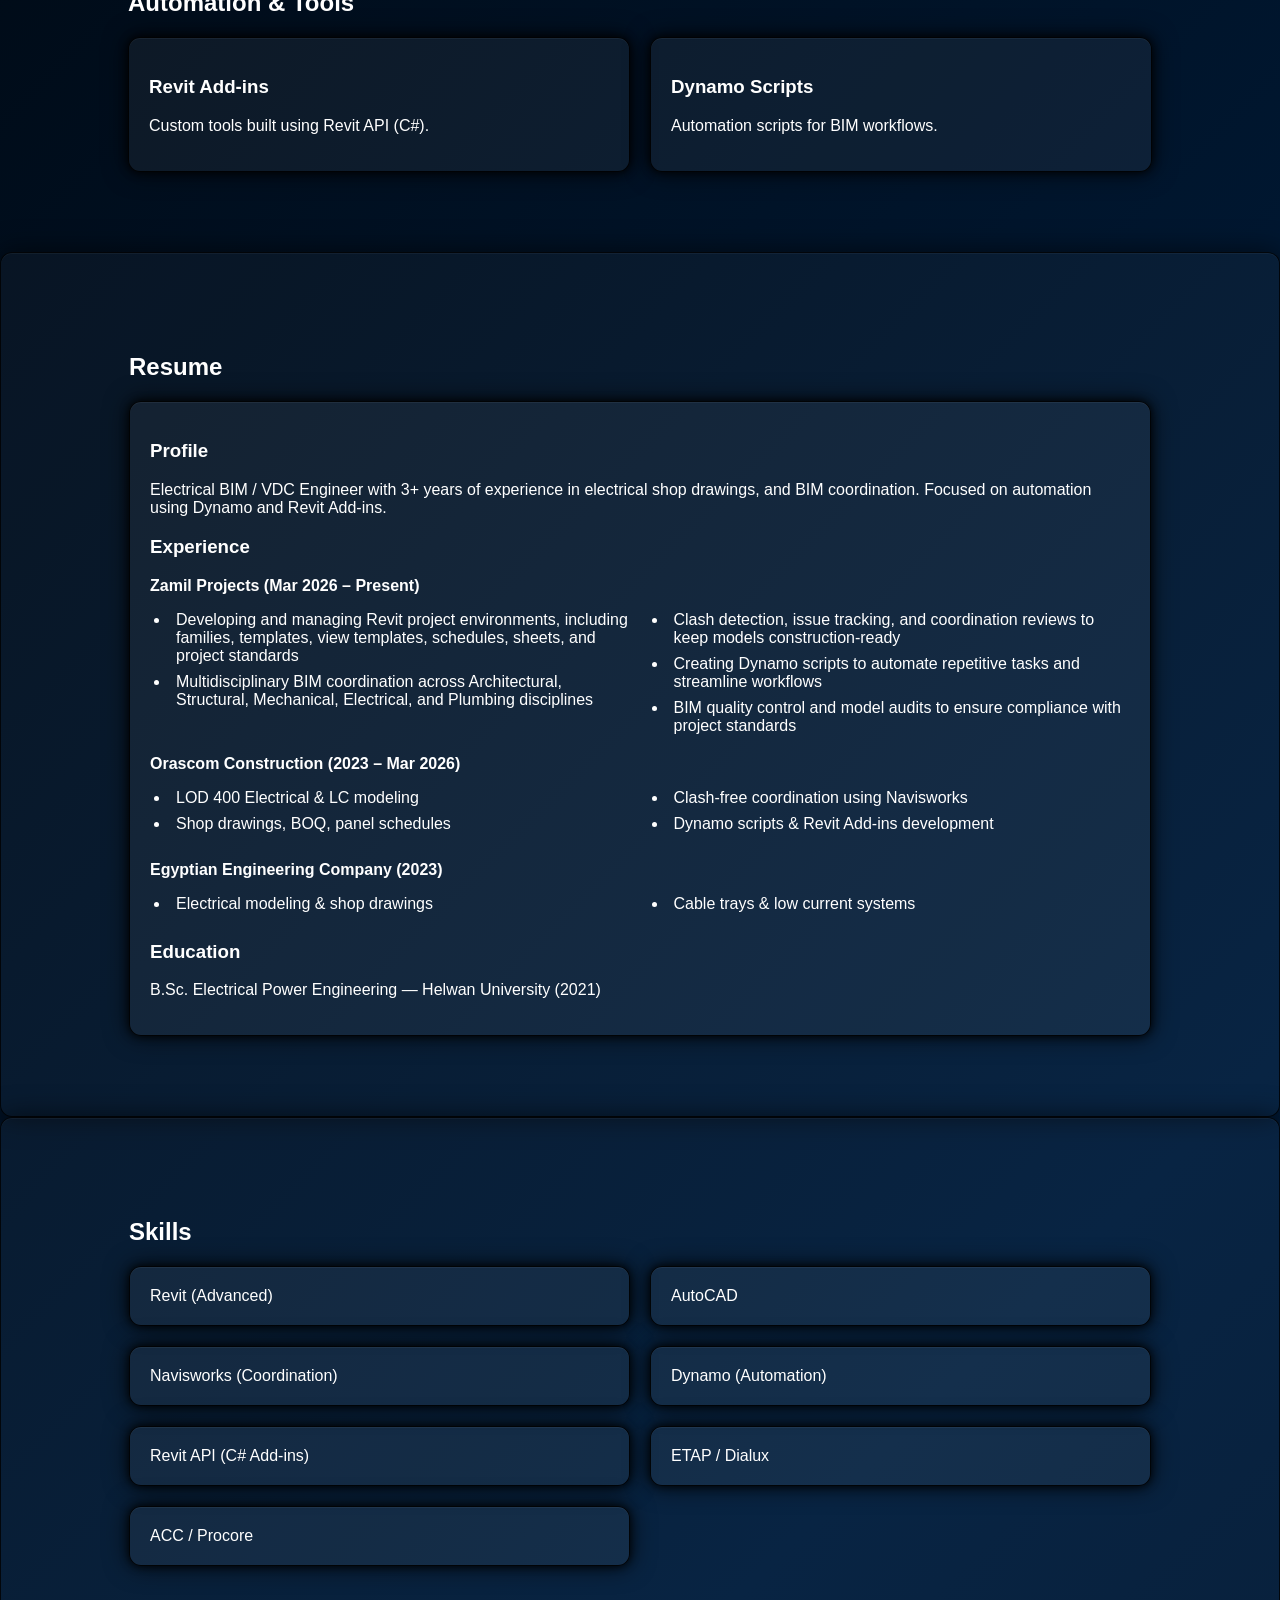
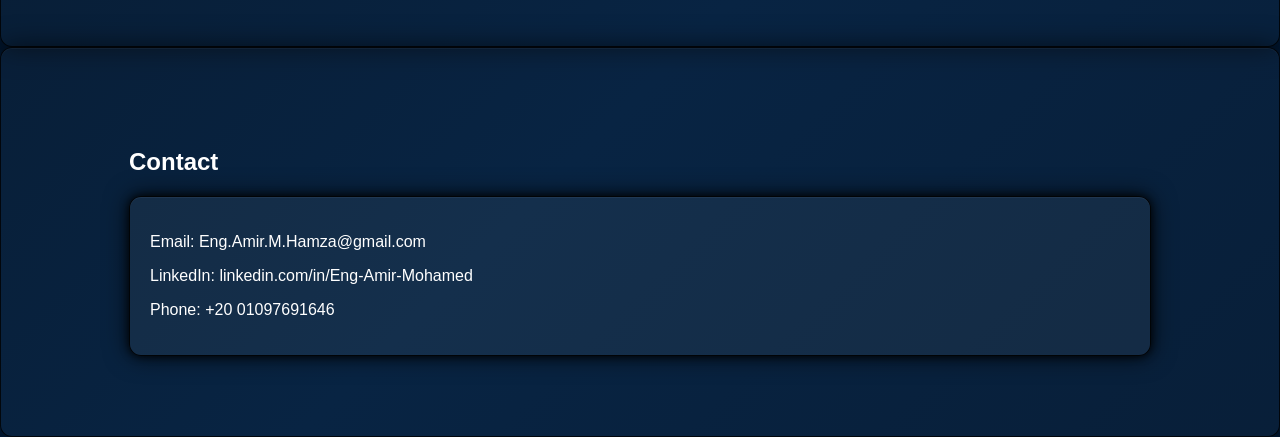
==== commit 738b77ea: "Add files via upload" ====
--- a/index.html
+++ b/index.html
@@ -118,8 +118,17 @@
 
 <h3>Experience</h3>
 
-<p><b>Orascom Construction (2023 – Present)</b></p>
-<ul>
+<p><b>Zamil Projects (Mar 2026 – Present)</b></p>
+<ul class="two-col">
+<li>Developing and managing Revit project environments, including families, templates, view templates, schedules, sheets, and project standards</li>
+<li>Multidisciplinary BIM coordination across Architectural, Structural, Mechanical, Electrical, and Plumbing disciplines</li>
+<li>Clash detection, issue tracking, and coordination reviews to keep models construction-ready</li>
+<li>Creating Dynamo scripts to automate repetitive tasks and streamline workflows</li>
+<li>BIM quality control and model audits to ensure compliance with project standards</li>
+</ul>
+
+<p><b>Orascom Construction (2023 – Mar 2026)</b></p>
+<ul class="two-col">
 <li>LOD 400 Electrical & LC modeling</li>
 <li>Shop drawings, BOQ, panel schedules</li>
 <li>Clash-free coordination using Navisworks</li>
@@ -127,7 +136,7 @@
 </ul>
 
 <p><b>Egyptian Engineering Company (2023)</b></p>
-<ul>
+<ul class="two-col">
 <li>Electrical modeling & shop drawings</li>
 <li>Cable trays & low current systems</li>
 </ul>
--- a/style.css
+++ b/style.css
@@ -115,30 +115,39 @@
 /* GRID */
 .grid {
 display:grid;
-grid-template-columns:repeat(auto-fit,minmax(250px,1fr));
+grid-template-columns:repeat(2,1fr);
 gap:20px;
+}
+
+@media (max-width:640px) {
+.grid {
+grid-template-columns:1fr;
+}
 }
 
 /* CARDS */
 .card {
 background:rgba(255,255,255,0.05);
-border:1px solid rgba(0,234,255,0.2);
+border:1px solid rgba(0,0,0,0.9);
 padding:20px;
 border-radius:12px;
 cursor:pointer;
 transition:0.3s;
+box-shadow:0 0 25px rgba(0,0,0,0.75), 0 0 8px rgba(0,0,0,0.9), inset 0 1px 0 rgba(255,255,255,0.05);
 }
 
 .card:hover {
 transform:translateY(-5px);
-box-shadow:0 0 30px rgba(0,234,255,0.3);
+border-color:#000;
+box-shadow:0 0 45px rgba(0,0,0,0.95), 0 0 15px rgba(0,0,0,1), inset 0 1px 0 rgba(255,255,255,0.08);
 }
 
 /* GLASS */
 .glass {
 background:rgba(255,255,255,0.03);
-border:1px solid rgba(0,234,255,0.15);
+border:1px solid rgba(0,0,0,0.8);
 border-radius:12px;
+box-shadow:0 0 28px rgba(0,0,0,0.6), inset 0 1px 0 rgba(255,255,255,0.04);
 }
 
 /* IMAGE SLIDER */
@@ -155,15 +164,16 @@
 .slider img {
 height:350px;
 border-radius:12px;
-border:1px solid rgba(0,234,255,0.2);
+border:1px solid rgba(0,0,0,0.8);
 flex-shrink:0;
 transition:0.3s;
 cursor:pointer;
+box-shadow:0 0 16px rgba(0,0,0,0.5);
 }
 
 .slider img:hover {
 transform:scale(1.02);
-box-shadow:0 0 25px rgba(0,234,255,0.3);
+box-shadow:0 0 30px rgba(0,0,0,0.8);
 }
 
 /* IMAGE POPUP */
@@ -187,7 +197,7 @@
 max-width:95%;
 max-height:95%;
 border-radius:12px;
-box-shadow:0 0 40px rgba(0,234,255,0.4);
+box-shadow:0 0 45px rgba(0,0,0,0.8);
 }
 
 /* FIXED ONLY LINE */
@@ -269,3 +279,23 @@
 color:#ff9900;
 border:1px solid rgba(255,153,0,0.4);
 }
+
+/* COMPACT TWO-COLUMN EXPERIENCE BULLETS */
+.two-col {
+column-count:2;
+column-gap:35px;
+margin:10px 0 20px;
+padding-left:20px;
+}
+
+.two-col li {
+break-inside:avoid;
+margin-bottom:8px;
+padding-left:6px;
+}
+
+@media (max-width:640px) {
+.two-col {
+column-count:1;
+}
+}
